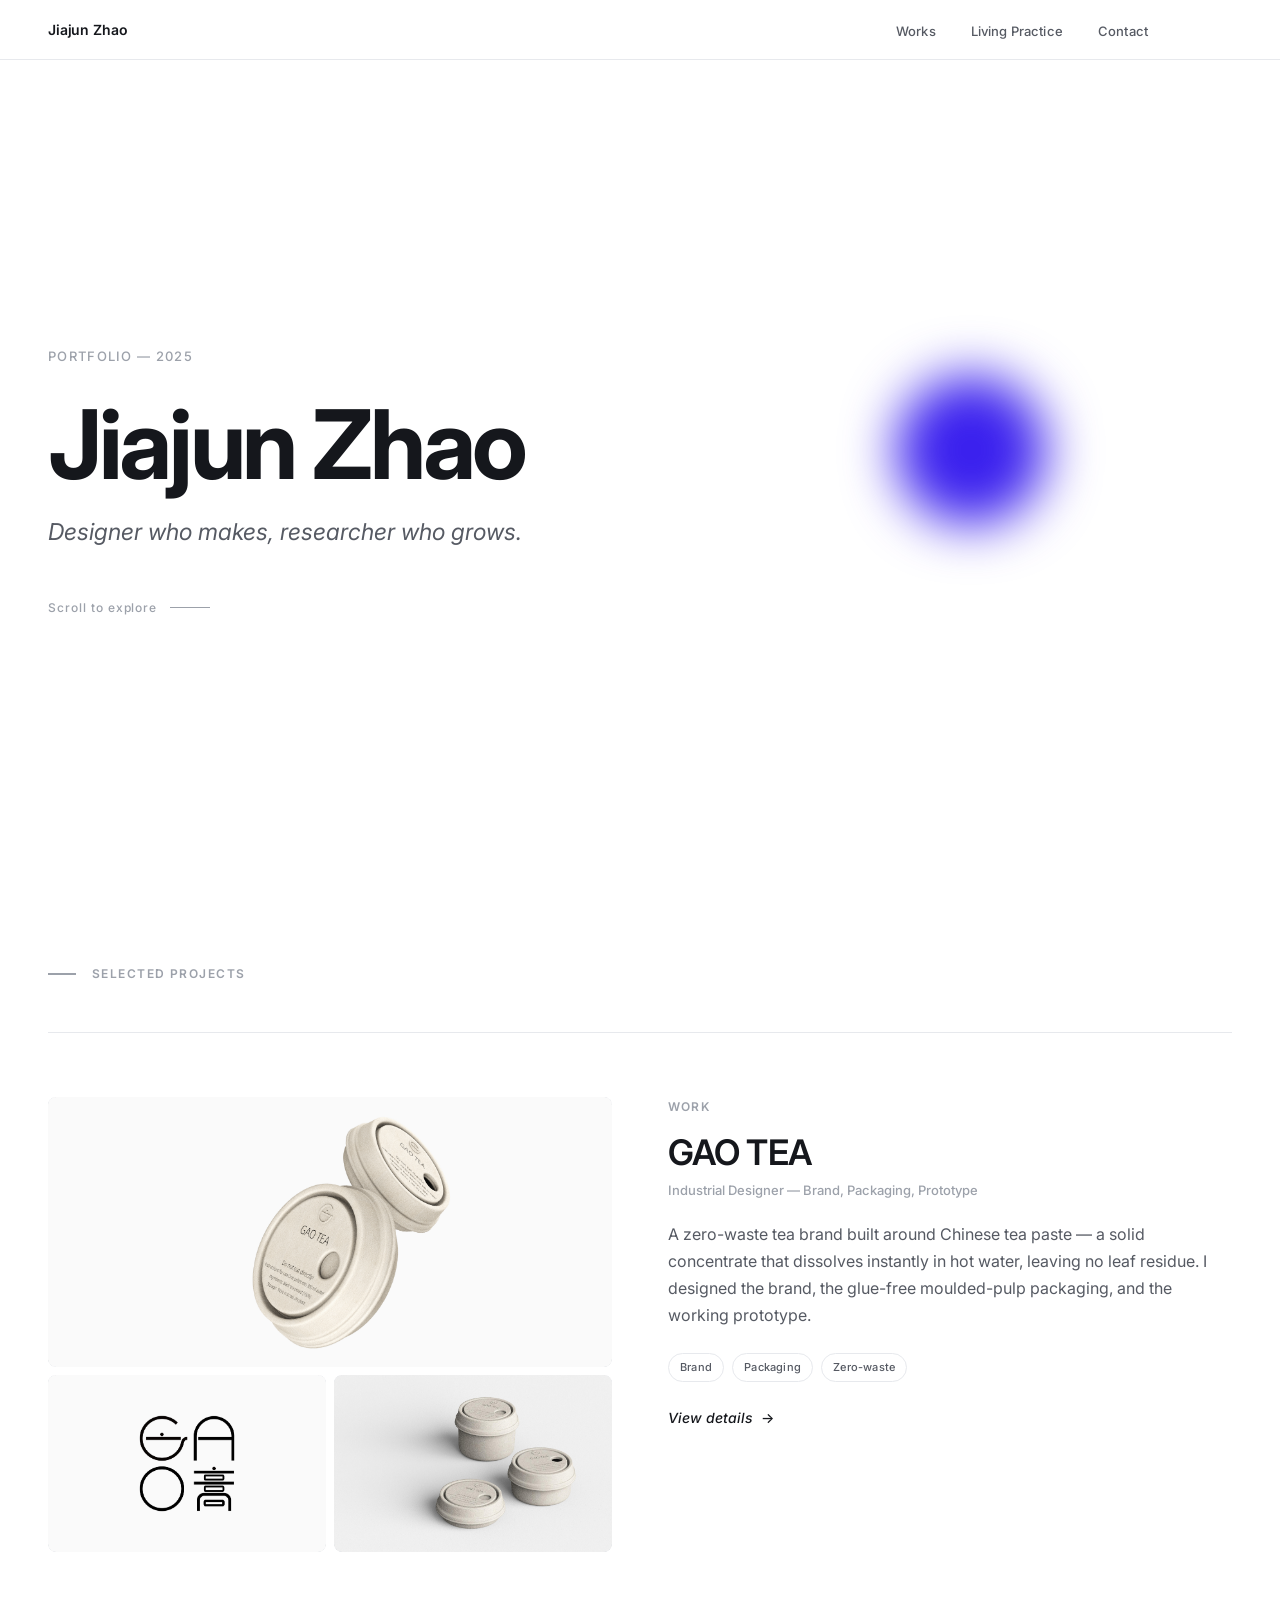
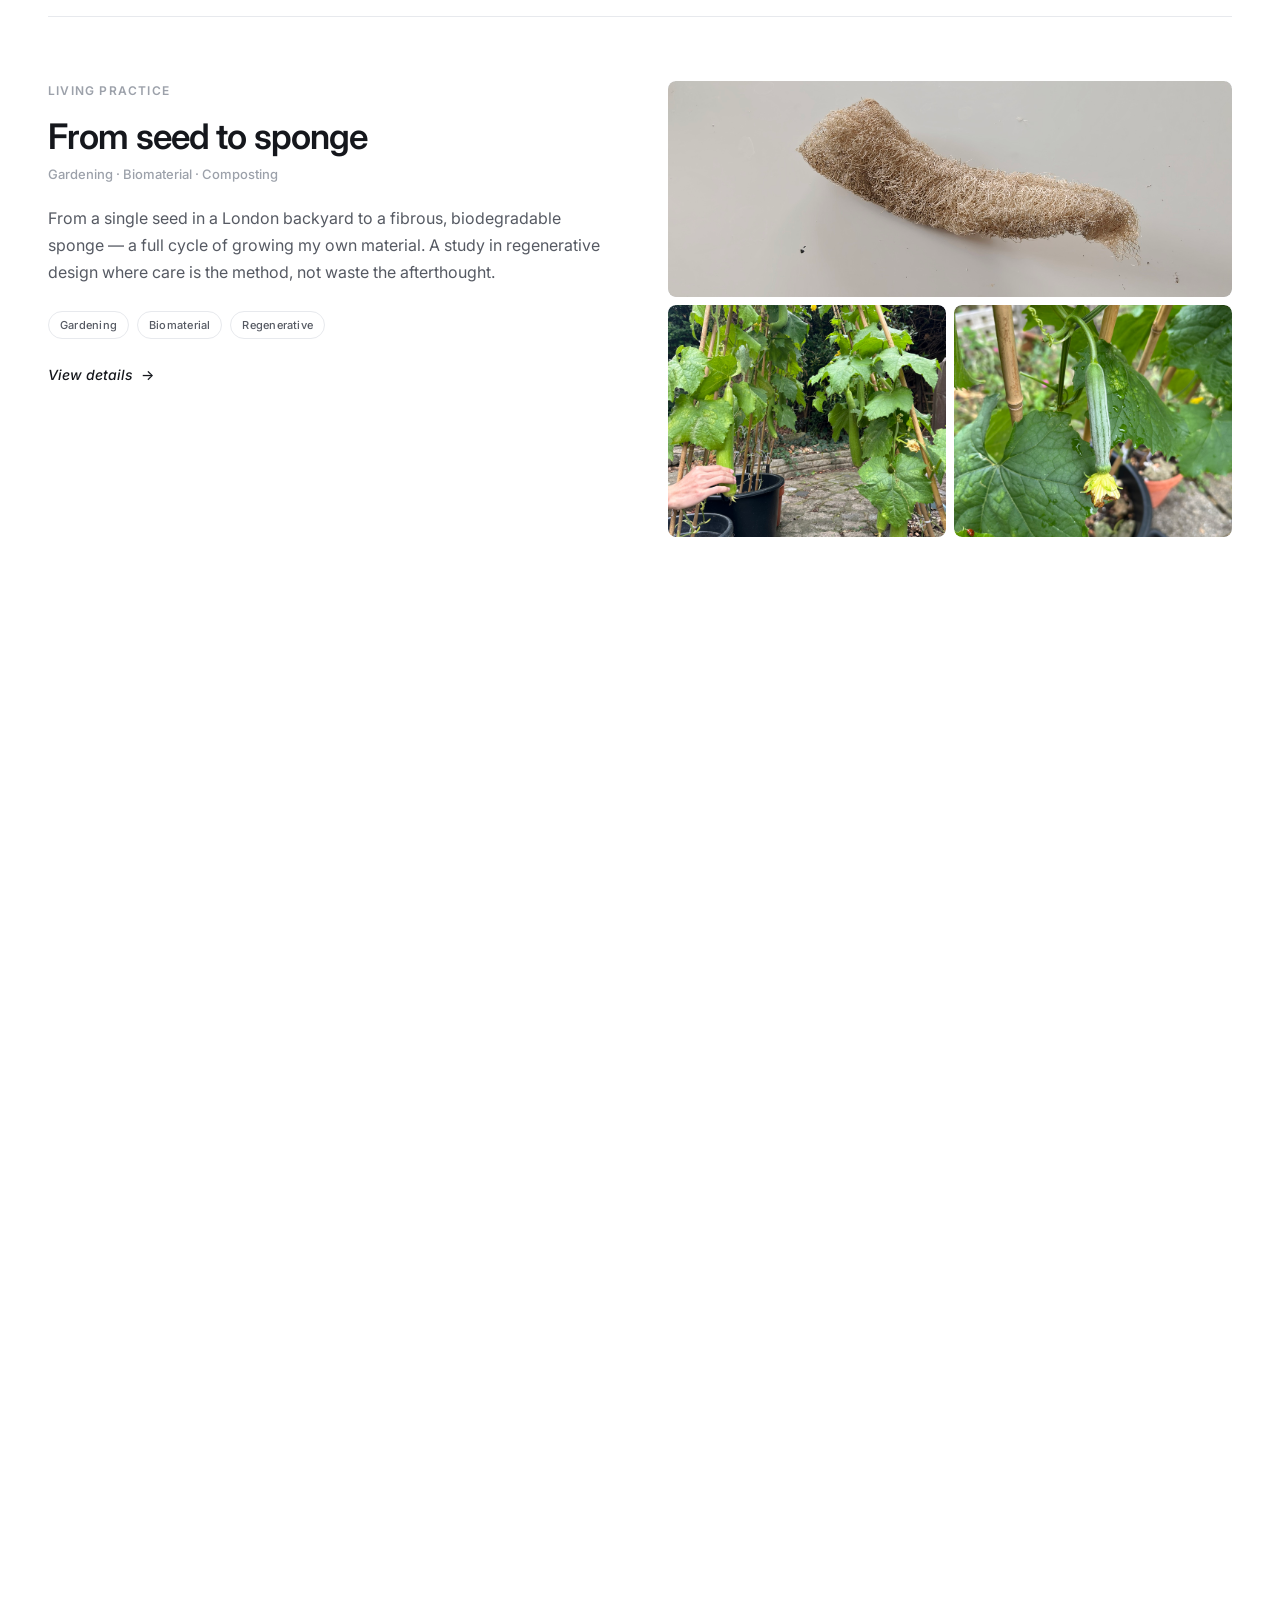
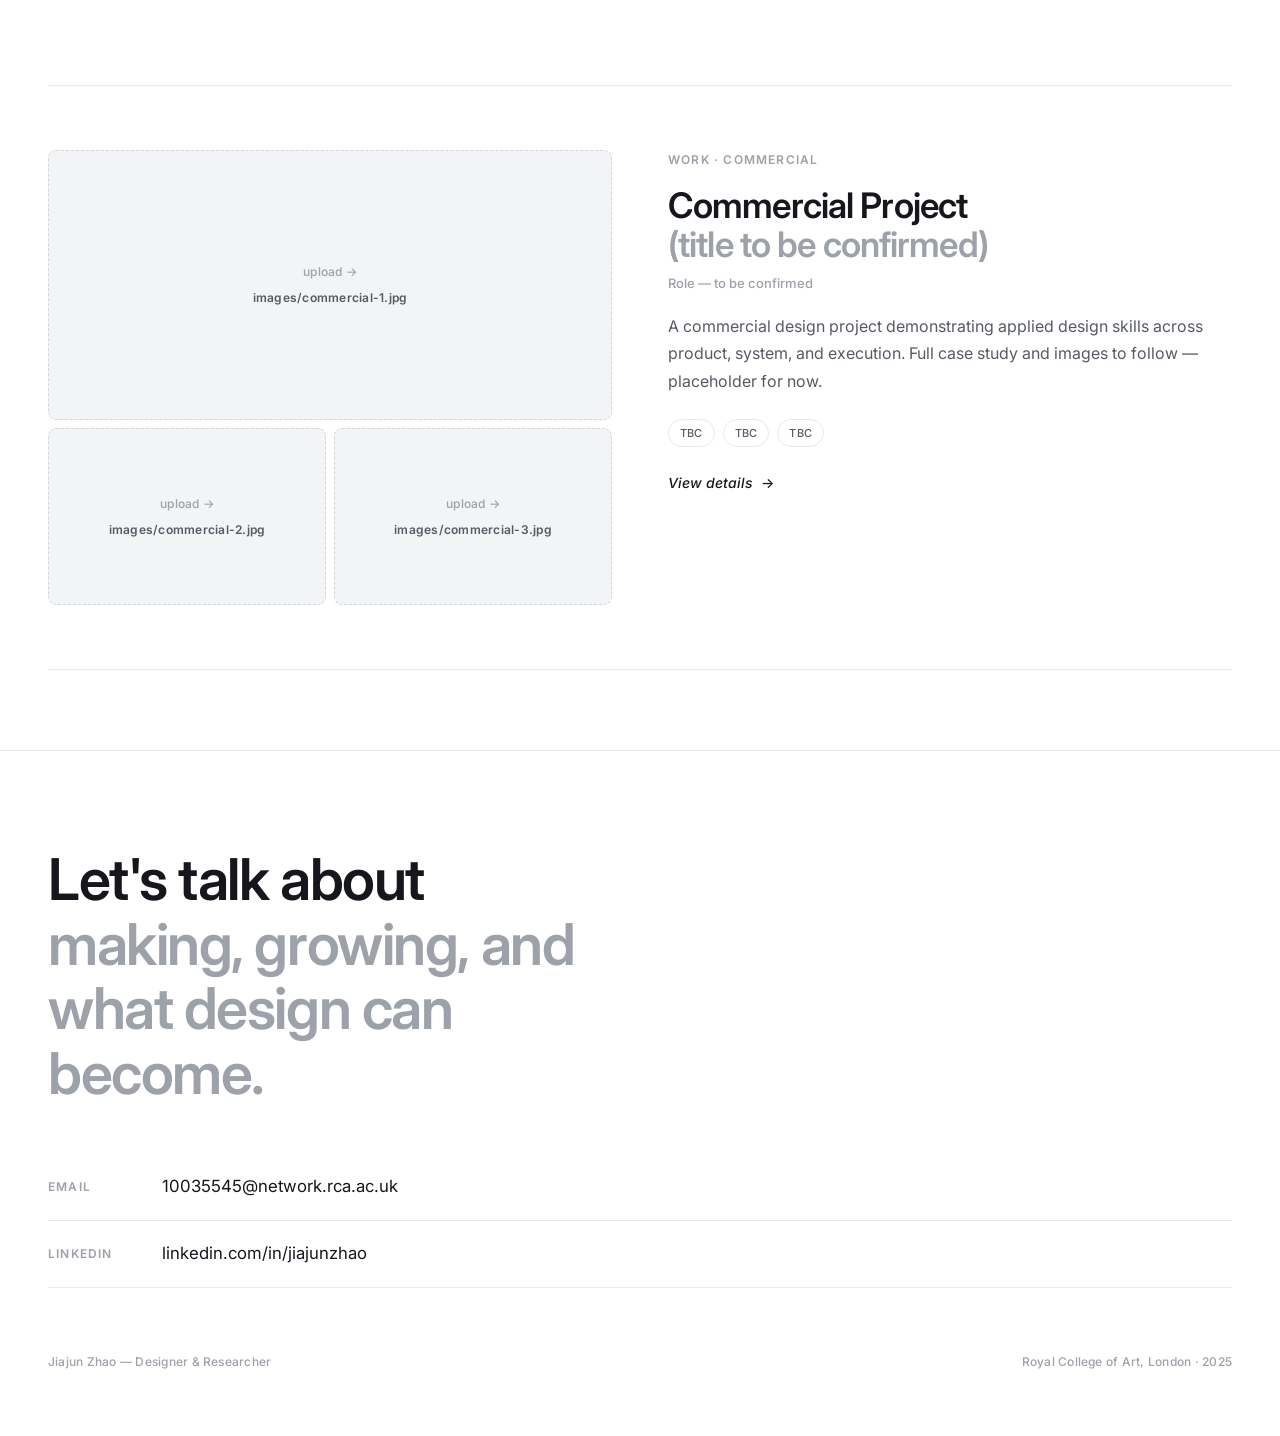
==== index.html @ cb27aece "Add files via upload" ====
<!DOCTYPE html>
<html lang="en">
<head>
<meta charset="UTF-8">
<meta name="viewport" content="width=device-width, initial-scale=1.0">
<title>Jiajun Zhao — Designer &amp; Researcher</title>
<link rel="preconnect" href="https://fonts.googleapis.com">
<link rel="preconnect" href="https://fonts.gstatic.com" crossorigin>
<link href="https://fonts.googleapis.com/css2?family=Inter:ital,wght@0,300;0,400;0,500;0,600;0,700;1,400;1,500&display=swap" rel="stylesheet">
<link rel="stylesheet" href="style.css">
</head>
<body>
<nav>
  <a href="index.html" class="nav-name">Jiajun Zhao</a>
  <ul class="nav-links">
    <li><a href="works.html">Works</a></li>
    <li><a href="living-practice.html">Living Practice</a></li>
    <li><a href="index.html#contact">Contact</a></li>
  </ul>
</nav>

<section id="home">
  <div class="hero-orb" aria-hidden="true"></div>
  <p class="home-eyebrow">Portfolio — 2025</p>
  <h1 class="home-name">Jiajun Zhao</h1>
  <p class="home-tagline">Designer who makes, researcher who grows.</p>
  <p class="home-scroll">Scroll to explore</p>
</section>

<section id="featured" class="projects">
  <div class="section-label">Selected Projects</div>
  <div class="project-card">
    <a class="pc-media" href="gaotea.html">
      <div class="ph-cell"><span class="ph-label"><span>upload →</span><span class="ph-name">images/gaotea-1.jpg</span></span><img src="images/gaotea-1.jpg" alt="GAO TEA packaging overview" onerror="this.classList.add('img-missing')"></div>
      <div class="ph-cell"><span class="ph-label"><span>upload →</span><span class="ph-name">images/gaotea-2.jpg</span></span><img src="images/gaotea-2.jpg" alt="GAO TEA detail" onerror="this.classList.add('img-missing')"></div>
      <div class="ph-cell"><span class="ph-label"><span>upload →</span><span class="ph-name">images/gaotea-3.jpg</span></span><img src="images/gaotea-3.jpg" alt="GAO TEA logo" onerror="this.classList.add('img-missing')"></div>
    </a>
    <div class="pc-text">
      <p class="pc-eyebrow">Work</p>
      <h3>GAO TEA</h3>
      <p class="pc-role">Industrial Designer — Brand, Packaging, Prototype</p>
      <p class="pc-body">A zero-waste tea brand built around Chinese tea paste — a solid concentrate that dissolves instantly in hot water, leaving no leaf residue. I designed the brand, the glue-free moulded-pulp packaging, and the working prototype.</p>
      <div class="tag-row"><span class="tag">Brand</span><span class="tag">Packaging</span><span class="tag">Zero-waste</span></div>
      <a class="view-details" href="gaotea.html">View details <span class="arrow">→</span></a>
    </div>
  </div>
  <div class="project-card reverse">
    <a class="pc-media luffa-thumb" href="luffa.html">
      <div class="ph-cell"><span class="ph-label"><span>upload →</span><span class="ph-name">images/luffa-1.jpg</span></span><img src="images/luffa-1.jpg" alt="Luffa growing" onerror="this.classList.add('img-missing')"></div>
      <div class="ph-cell"><span class="ph-label"><span>upload →</span><span class="ph-name">images/luffa-2.jpg</span></span><img src="images/luffa-2.jpg" alt="Luffa seedlings" onerror="this.classList.add('img-missing')"></div>
      <div class="ph-cell"><span class="ph-label"><span>upload →</span><span class="ph-name">images/luffa-3.jpg</span></span><img src="images/luffa-3.jpg" alt="Dried luffa" onerror="this.classList.add('img-missing')"></div>
    </a>
    <div class="pc-text">
      <p class="pc-eyebrow">Living Practice</p>
      <h3>From seed to sponge</h3>
      <p class="pc-role">Gardening · Biomaterial · Composting</p>
      <p class="pc-body">From a single seed in a London backyard to a fibrous, biodegradable sponge — a full cycle of growing my own material. A study in regenerative design where care is the method, not waste the afterthought.</p>
      <div class="tag-row"><span class="tag">Gardening</span><span class="tag">Biomaterial</span><span class="tag">Regenerative</span></div>
      <a class="view-details" href="luffa.html">View details <span class="arrow">→</span></a>
    </div>
  </div>
  <div class="project-card">
    <a class="pc-media leather-thumb" href="leatherwork.html">
      <div class="ph-cell"><span class="ph-label"><span>upload →</span><span class="ph-name">images/leather-1.jpg</span></span><img src="images/leather-1.jpg" alt="Leather bag" onerror="this.classList.add('img-missing')"></div>
      <div class="ph-cell"><span class="ph-label"><span>upload →</span><span class="ph-name">images/leather-2.jpg</span></span><img src="images/leather-2.jpg" alt="Leather detail" onerror="this.classList.add('img-missing')"></div>
    </a>
    <div class="pc-text">
      <p class="pc-eyebrow">Living Practice</p>
      <h3>When a non-human actor<br>enters the life of an object</h3>
      <p class="pc-role">Leatherwork · Repair · More-than-human</p>
      <p class="pc-body">A hand-stitched leather bag, a fox that took it in the night, and a repair that became the most interesting seam. An inquiry into how non-human actors reshape the objects we make.</p>
      <div class="tag-row"><span class="tag">Leatherwork</span><span class="tag">Repair</span><span class="tag">More-than-human</span></div>
      <a class="view-details" href="leatherwork.html">View details <span class="arrow">→</span></a>
    </div>
  </div>
  <div class="project-card reverse tbc">
    <a class="pc-media" href="thinking-aloud.html">
      <div class="ph-cell"><span class="ph-label"><span>upload →</span><span class="ph-name">images/thinking-1.jpg</span></span><img src="images/thinking-1.jpg" alt="Thinking Aloud device" onerror="this.classList.add('img-missing')"></div>
      <div class="ph-cell"><span class="ph-label"><span>upload →</span><span class="ph-name">images/thinking-2.jpg</span></span><img src="images/thinking-2.jpg" alt="Field research" onerror="this.classList.add('img-missing')"></div>
      <div class="ph-cell"><span class="ph-label"><span>upload →</span><span class="ph-name">images/thinking-3.jpg</span></span><img src="images/thinking-3.jpg" alt="Exhibition testing" onerror="this.classList.add('img-missing')"></div>
    </a>
    <div class="pc-text">
      <p class="pc-eyebrow">Work · Graduation</p>
      <h3>Thinking Aloud</h3>
      <p class="pc-role">Graduation Project — Royal College of Art</p>
      <p class="pc-body">My RCA graduation project — a device-based inquiry into how we externalise inner thought. Detailed case study and images to follow — placeholder for now.</p>
      <div class="tag-row"><span class="tag">Research</span><span class="tag">Device</span><span class="tag">RCA</span></div>
      <a class="view-details" href="thinking-aloud.html">View details <span class="arrow">→</span></a>
    </div>
  </div>
  <div class="project-card tbc">
    <a class="pc-media" href="commercial.html">
      <div class="ph-cell"><span class="ph-label"><span>upload →</span><span class="ph-name">images/commercial-1.jpg</span></span><img src="images/commercial-1.jpg" alt="Commercial cover" onerror="this.classList.add('img-missing')"></div>
      <div class="ph-cell"><span class="ph-label"><span>upload →</span><span class="ph-name">images/commercial-2.jpg</span></span><img src="images/commercial-2.jpg" alt="Commercial image" onerror="this.classList.add('img-missing')"></div>
      <div class="ph-cell"><span class="ph-label"><span>upload →</span><span class="ph-name">images/commercial-3.jpg</span></span><img src="images/commercial-3.jpg" alt="Commercial image" onerror="this.classList.add('img-missing')"></div>
    </a>
    <div class="pc-text">
      <p class="pc-eyebrow">Work · Commercial</p>
      <h3>Commercial Project<br><span style="color:var(--ink-faint)">(title to be confirmed)</span></h3>
      <p class="pc-role">Role — to be confirmed</p>
      <p class="pc-body">A commercial design project demonstrating applied design skills across product, system, and execution. Full case study and images to follow — placeholder for now.</p>
      <div class="tag-row"><span class="tag">TBC</span><span class="tag">TBC</span><span class="tag">TBC</span></div>
      <a class="view-details" href="commercial.html">View details <span class="arrow">→</span></a>
    </div>
  </div>
</section>

<section id="contact">
  <h2 class="contact-header">Let's talk about<br><span>making, growing, and what design can become.</span></h2>
  <div class="contact-links">
    <a class="contact-link" href="mailto:10035545@network.rca.ac.uk">
      <span class="link-label">Email</span><span class="link-value">10035545@network.rca.ac.uk</span><span class="link-arrow">→</span>
    </a>
    <a class="contact-link" href="#">
      <span class="link-label">LinkedIn</span><span class="link-value">linkedin.com/in/jiajunzhao</span><span class="link-arrow">→</span>
    </a>
  </div>
  <div class="footer-note">
    <span>Jiajun Zhao — Designer &amp; Researcher</span>
    <span>Royal College of Art, London · 2025</span>
  </div>
</section>

<script>
  document.querySelectorAll('a[href^="#"]').forEach(a => {
    a.addEventListener('click', e => {
      const t = document.querySelector(a.getAttribute('href'));
      if (t) { e.preventDefault(); t.scrollIntoView({ behavior: 'smooth' }); }
    });
  });
  const obs = new IntersectionObserver(en => {
    en.forEach(x => { if (x.isIntersecting) {
      x.target.style.opacity = '1'; x.target.style.transform = 'translateY(0)';
      x.target.style.transition = 'opacity 0.7s ease, transform 0.7s ease'; obs.unobserve(x.target);
    }});
  }, { threshold: 0.1 });
  document.querySelectorAll('.project-card').forEach(el => {
    el.style.opacity = '0'; el.style.transform = 'translateY(20px)'; obs.observe(el);
  });
</script>
</body>
</html>
---- style.css ----
*, *::before, *::after { box-sizing: border-box; margin: 0; padding: 0; }

:root {
  --bg: #FFFFFF;
  --ink: #15171C;
  --ink-light: #565A63;
  --ink-faint: #9CA1AA;
  --line: #E7E9ED;
  --ph-bg: #F3F4F6;
  --orb: #3A20EE;        /* electric blue — the only colour on the page */
  --orb-x: 70%;          /* shared left position: orb + nav links */
  --radius: 8px;
  --sans: 'Inter', -apple-system, Helvetica, Arial, sans-serif;
}

html { scroll-behavior: smooth; }

body {
  background: var(--bg);
  color: var(--ink);
  font-family: var(--sans);
  font-size: 17px;
  line-height: 1.65;
  -webkit-font-smoothing: antialiased;
  overflow-x: hidden;
}

img { display: block; }

/* ---------- NAV ---------- */
nav {
  position: fixed; top: 0; left: 0; right: 0; z-index: 100;
  display: flex; align-items: center;
  height: 60px; padding: 0 3rem;
  background: rgba(255,255,255,0.85);
  backdrop-filter: blur(10px);
  border-bottom: 1px solid var(--line);
}
.nav-name { font-size: 14px; font-weight: 600; letter-spacing: -0.01em; color: var(--ink); text-decoration: none; }
/* nav links: left edge aligned to the orb's left edge */
.nav-links {
  position: absolute; left: var(--orb-x); top: 50%; transform: translateY(-50%);
  display: flex; gap: 2.2rem; list-style: none;
}
.nav-links a { font-size: 13px; font-weight: 500; letter-spacing: 0.01em; color: var(--ink-light); text-decoration: none; transition: color 0.2s; }
.nav-links a:hover { color: var(--ink); }

/* ---------- SECTION LABEL ---------- */
.section-label {
  font-size: 12px; font-weight: 600; letter-spacing: 0.12em; color: var(--ink-faint);
  text-transform: uppercase; display: flex; align-items: center; gap: 1rem; margin-bottom: 3rem;
}
.section-label::before { content: ''; width: 28px; height: 2px; background: var(--ink-faint); }

/* ---------- HOME / HERO ---------- */
#home {
  position: relative;
  display: flex; flex-direction: column; justify-content: center;
  padding: 8rem 3rem 4rem; min-height: 100vh;
}
.home-eyebrow { font-size: 13px; font-weight: 500; letter-spacing: 0.1em; color: var(--ink-faint); text-transform: uppercase; margin-bottom: 1.8rem; position: relative; z-index: 2; }
.home-name { font-size: clamp(2.6rem, 9vw, 6rem); font-weight: 700; line-height: 1.0; letter-spacing: -0.035em; margin-bottom: 1.5rem; white-space: nowrap; position: relative; z-index: 2; }
.home-tagline { font-size: clamp(0.95rem, 2.2vw, 1.45rem); font-weight: 400; font-style: italic; color: var(--ink-light); white-space: nowrap; line-height: 1.45; margin-bottom: 3rem; position: relative; z-index: 2; }
.home-scroll { font-size: 12px; font-weight: 500; letter-spacing: 0.08em; color: var(--ink-faint); display: flex; align-items: center; gap: 0.8rem; position: relative; z-index: 2; }
.home-scroll::after { content: ''; display: block; width: 40px; height: 1px; background: var(--ink-faint); }

/* single-colour electric-blue orb — feathered edge, vertically centred in hero */
.hero-orb {
  position: absolute;
  top: 50%; left: var(--orb-x);
  transform: translateY(-50%);
  width: 150px; height: 150px;
  border-radius: 50%;
  background: var(--orb);
  filter: blur(26px);
  z-index: 1;
  animation: orbFade 7s linear infinite;
  pointer-events: none;
}
/* linear fade, 7s: near-pure breathing, ~0.2s holds at each end */
@keyframes orbFade {
  0%   { opacity: 0.30; }   /* start of fade in */
  47%  { opacity: 0.90; }   /* fade in done (~3.3s) */
  50%  { opacity: 0.90; }   /* hold bright (~0.2s) */
  97%  { opacity: 0.30; }   /* fade out done (~3.3s) */
  100% { opacity: 0.30; }   /* hold dim (~0.2s) then loop */
}

/* ---------- PROJECT WALL ---------- */
.projects { padding: 4rem 3rem 5rem; }

.project-card {
  display: grid; grid-template-columns: 1fr 1fr; gap: 3.5rem;
  align-items: start; padding: 4rem 0; border-top: 1px solid var(--line);
}
.project-card:last-child { border-bottom: 1px solid var(--line); }
.project-card.reverse .pc-media { order: 2; }
.project-card.reverse .pc-text  { order: 1; }

/* media cluster is a link (one of only two clickable targets) */
.pc-media { display: grid; grid-template-columns: 1fr 1fr; gap: 8px; text-decoration: none; }
.pc-media .ph-cell:first-child { grid-column: span 2; aspect-ratio: 18.8 / 9; }
.pc-media .ph-cell { aspect-ratio: 4.7 / 3; }

/* luffa homepage thumb: shorter top image, taller bottom pair (total height unchanged) */
.pc-media.luffa-thumb .ph-cell:first-child { aspect-ratio: 23.5 / 9; }
.pc-media.luffa-thumb .ph-cell { aspect-ratio: 3.6 / 3; }

/* leather homepage thumb: two portrait images side by side */
.pc-media.leather-thumb { grid-template-columns: 1fr 1fr; }
.pc-media.leather-thumb .ph-cell:first-child { grid-column: auto; }
.pc-media.leather-thumb .ph-cell { aspect-ratio: 3 / 4; }

.pc-text { display: flex; flex-direction: column; }
.pc-text .pc-eyebrow { font-size: 12px; font-weight: 600; letter-spacing: 0.1em; text-transform: uppercase; color: var(--ink-faint); margin-bottom: 1rem; }
.pc-text h3 { font-size: clamp(1.6rem, 3vw, 2.2rem); font-weight: 600; line-height: 1.12; letter-spacing: -0.025em; margin-bottom: 0.5rem; }
.pc-text .pc-role { font-size: 13px; font-weight: 500; color: var(--ink-faint); margin-bottom: 1.2rem; }
.pc-text .pc-body { font-size: 1rem; line-height: 1.7; color: var(--ink-light); margin-bottom: 1.5rem; }

/* View details — italic, neutral colour, left-aligned with the body copy above */
.view-details {
  font-size: 14px; font-weight: 500; font-style: italic; color: var(--ink);
  text-decoration: none; display: inline-flex; align-items: center; gap: 0.5rem;
}
.view-details .arrow { font-style: normal; transition: transform 0.3s; }
.view-details:hover .arrow { transform: translateX(6px); }

/* tags */
.tag-row { display: flex; flex-wrap: wrap; gap: 0.5rem; margin-bottom: 1.5rem; }
.tag { font-size: 11px; font-weight: 500; letter-spacing: 0.02em; padding: 4px 11px; border: 1px solid var(--line); border-radius: 100px; color: var(--ink-light); }
.tbc .pc-eyebrow { color: var(--ink-faint); }

/* ---------- PLACEHOLDER CELLS (rounded) ---------- */
.ph-cell { position: relative; overflow: hidden; background: var(--ph-bg); border-radius: var(--radius); }
.ph-cell .ph-label {
  position: absolute; inset: 0; display: flex; flex-direction: column;
  align-items: center; justify-content: center; gap: 0.35rem; padding: 1rem; text-align: center;
  font-size: 12px; font-weight: 500; letter-spacing: 0.02em; color: var(--ink-faint);
  border: 1px dashed #D2D6DD; border-radius: var(--radius);
}
.ph-cell .ph-label .ph-name { color: var(--ink-light); font-weight: 600; }
.ph-cell img { position: relative; z-index: 1; width: 100%; height: 100%; object-fit: cover; transition: transform 0.5s; border-radius: var(--radius); }
.ph-cell img.img-missing { display: none; }
.pc-media:hover .ph-cell img { transform: scale(1.03); }

/* ---------- CONTACT ---------- */
#contact { padding: 6rem 3rem 4rem; display: flex; flex-direction: column; justify-content: center; min-height: 55vh; border-top: 1px solid var(--line); }
.contact-header { font-size: clamp(1.8rem, 5vw, 3.6rem); font-weight: 600; line-height: 1.12; letter-spacing: -0.025em; max-width: 620px; margin-bottom: 3rem; }
.contact-header span { color: var(--ink-faint); }
.contact-links { display: flex; flex-direction: column; }
.contact-link { display: flex; align-items: center; gap: 1.5rem; text-decoration: none; color: var(--ink); padding: 1.2rem 0; border-bottom: 1px solid var(--line); transition: padding-left 0.3s, color 0.2s; }
.contact-link:hover { padding-left: 0.5rem; color: var(--ink-light); }
.contact-link .link-label { font-size: 12px; font-weight: 600; letter-spacing: 0.1em; text-transform: uppercase; color: var(--ink-faint); width: 90px; flex-shrink: 0; }
.contact-link .link-value { font-size: 1.05rem; }
.contact-link .link-arrow { margin-left: auto; opacity: 0; transition: opacity 0.3s; }
.contact-link:hover .link-arrow { opacity: 1; }
.footer-note { margin-top: 4rem; font-size: 12px; font-weight: 500; letter-spacing: 0.02em; color: var(--ink-faint); display: flex; justify-content: space-between; }

/* ---------- RESPONSIVE ---------- */
@media (max-width: 768px) {
  nav { padding: 0 1.4rem; }
  .nav-links { position: static; transform: none; gap: 1.1rem; margin-left: auto; }
  #home { padding: 6rem 1.4rem 3rem; }
  .hero-orb { width: 90px; height: 90px; top: auto; bottom: 14%; left: auto; right: 12%; transform: none; filter: blur(18px); }
  .home-name, .home-tagline { white-space: normal; }
  .projects { padding: 3rem 1.4rem 4rem; }
  .project-card { grid-template-columns: 1fr; gap: 1.5rem; padding: 3rem 0; }
  .project-card.reverse .pc-media, .project-card.reverse .pc-text { order: 0; }
  #contact { padding: 5rem 1.4rem 3rem; }
  .footer-note { flex-direction: column; gap: 0.5rem; }
}
@media (prefers-reduced-motion: reduce) {
  * { animation: none !important; transition: none !important; scroll-behavior: auto !important; }
}

/* ============================================================
   DETAIL PAGE + CATEGORY PAGE additions
   ============================================================ */
.page-head { padding: 8rem 3rem 1rem; }
.page-head .section-label { margin-bottom: 1rem; }
.page-head h1 { font-size: clamp(2.4rem, 6vw, 4rem); font-weight: 700; letter-spacing: -0.03em; line-height: 1.02; }
.page-head p { font-size: 1.05rem; color: var(--ink-light); max-width: 560px; margin-top: 1rem; }

.detail-main { padding-top: 60px; }
.detail-hero { padding: 5rem 3rem 3rem; max-width: 1320px; margin: 0 auto; }
.detail-back { font-size: 13px; font-weight: 500; color: var(--ink-faint); text-decoration: none; display: inline-flex; align-items: center; gap: 0.5rem; margin-bottom: 2.5rem; transition: color 0.2s; }
.detail-back:hover { color: var(--ink); }
.detail-eyebrow { font-size: 12px; font-weight: 600; letter-spacing: 0.12em; text-transform: uppercase; color: var(--ink-faint); margin-bottom: 1.2rem; }
.detail-title { font-size: clamp(2.5rem, 6vw, 4.5rem); font-weight: 700; line-height: 1.02; letter-spacing: -0.03em; margin-bottom: 1rem; }
.detail-subtitle { font-size: clamp(1.05rem, 2vw, 1.35rem); font-style: italic; color: var(--ink-light); max-width: 600px; margin-bottom: 2rem; }
.detail-meta { display: flex; flex-wrap: wrap; gap: 1.4rem 2.5rem; padding-top: 1.5rem; border-top: 1px solid var(--line); }
.detail-meta .meta-key { display: block; font-size: 10px; font-weight: 600; letter-spacing: 0.1em; text-transform: uppercase; color: var(--ink-faint); margin-bottom: 0.3rem; }
.detail-meta .meta-val { font-size: 0.95rem; color: var(--ink); }

.detail-body { padding: 1rem 3rem 4rem; max-width: 1320px; margin: 0 auto; }
.detail-section { max-width: 100%; margin: 0 0 3.5rem; }
.detail-section.lead p { font-size: 1.25rem; line-height: 1.6; color: var(--ink); }
.detail-section h3 { font-size: 1.4rem; font-weight: 600; letter-spacing: -0.02em; margin-bottom: 1rem; }
.detail-section p { font-size: 1.02rem; line-height: 1.8; color: var(--ink-light); margin-bottom: 1.2rem; }
.detail-section ul { list-style: none; padding: 0; margin: 1rem 0; }
.detail-section ul li { padding: 0.4rem 0; border-bottom: 1px solid var(--line); color: var(--ink-light); }
.detail-section ul li:last-child { border-bottom: none; }
.detail-section .tag-row { margin-top: 1.5rem; }

.detail-figure { max-width: 100%; margin: 0 0 3.5rem; }
.detail-figure .ph-cell { aspect-ratio: 16 / 9; }
.detail-figure figcaption, .detail-gallery figcaption { font-size: 12px; font-weight: 500; color: var(--ink-faint); margin-top: 0.8rem; }
.detail-gallery { max-width: 100%; margin: 0 0 3.5rem; display: grid; grid-template-columns: 1fr 1fr; gap: 8px; }
.detail-gallery.cols-3 { grid-template-columns: repeat(3, 1fr); }

/* luffa custom grid: col1 = 5 on top + (6,8) below; col2 = 7 tall; col3 = 9 tall */
.luffa-grid {
  max-width: 100%; margin: 0 0 3.5rem;
  display: grid;
  grid-template-columns: 1.3fr 1fr 1fr;
  grid-template-rows: 1fr 1fr;
  grid-template-areas: "five seven nine" "pair seven nine";
  gap: 8px;
  aspect-ratio: 16 / 9;
}
.luffa-grid .area-five { grid-area: five; }
.luffa-grid .area-seven { grid-area: seven; }
.luffa-grid .area-nine { grid-area: nine; }
.luffa-grid .area-pair { grid-area: pair; display: grid; grid-template-columns: 1fr 1fr; gap: 8px; }
.luffa-grid .ph-cell { aspect-ratio: auto; height: 100%; width: 100%; }
.detail-gallery .ph-cell { aspect-ratio: 4 / 3; }
.detail-gallery.short .ph-cell { aspect-ratio: 5 / 3; }
.detail-gallery.portrait .ph-cell { aspect-ratio: 3 / 4; }

/* two images side by side, each with its own caption */
.figure-pair { display: grid; grid-template-columns: 1fr 1fr; gap: 8px; margin: 0 0 3.5rem; }
.figure-pair figure { margin: 0; }
.figure-pair .ph-cell { aspect-ratio: 4 / 3; }
.figure-pair figcaption { font-size: 12px; font-weight: 500; color: var(--ink-faint); margin-top: 0.8rem; }

.quote-block { max-width: 100%; margin: 2.5rem 0; padding: 1.5rem 2rem; background: var(--ph-bg); border-left: 2px solid var(--ink); border-radius: 0 var(--radius) var(--radius) 0; }
.quote-block p { font-size: 1.1rem; font-style: italic; color: var(--ink); line-height: 1.6; }
.quote-block cite { display: block; font-size: 12px; font-weight: 500; color: var(--ink-faint); margin-top: 0.5rem; font-style: normal; }

.notice { max-width: 100%; margin: 0 0 3.5rem; padding: 1.2rem 1.5rem; background: var(--ph-bg); border-left: 2px solid var(--ink-faint); border-radius: 0 var(--radius) var(--radius) 0; }
.notice p { font-size: 13px; line-height: 1.7; color: var(--ink-light); margin: 0; }

.detail-nav { max-width: 100%; margin: 0; padding: 2.5rem 0 0; border-top: 1px solid var(--line); display: flex; justify-content: space-between; gap: 2rem; }
.detail-nav a { text-decoration: none; color: var(--ink); font-size: 14px; font-weight: 500; transition: color 0.2s; }
.detail-nav a:hover { color: var(--ink-light); }
.detail-nav .dn-key { display: block; font-size: 10px; font-weight: 600; letter-spacing: 0.1em; text-transform: uppercase; color: var(--ink-faint); margin-bottom: 0.3rem; }
.detail-nav .next { text-align: right; }

@media (max-width: 768px) {
  .page-head { padding: 6rem 1.4rem 1rem; }
  .detail-hero { padding: 4rem 1.4rem 2rem; }
  .detail-body { padding: 1rem 1.4rem 3rem; }
  .detail-gallery { grid-template-columns: 1fr; }
  .detail-gallery.cols-3 { grid-template-columns: 1fr 1fr; }
  .luffa-grid { aspect-ratio: auto; grid-template-columns: 1fr; grid-template-rows: auto; grid-template-areas: "five" "pair" "seven" "nine"; }
  .luffa-grid .ph-cell { aspect-ratio: 4 / 3; height: auto; }
  .figure-pair { grid-template-columns: 1fr; }
}
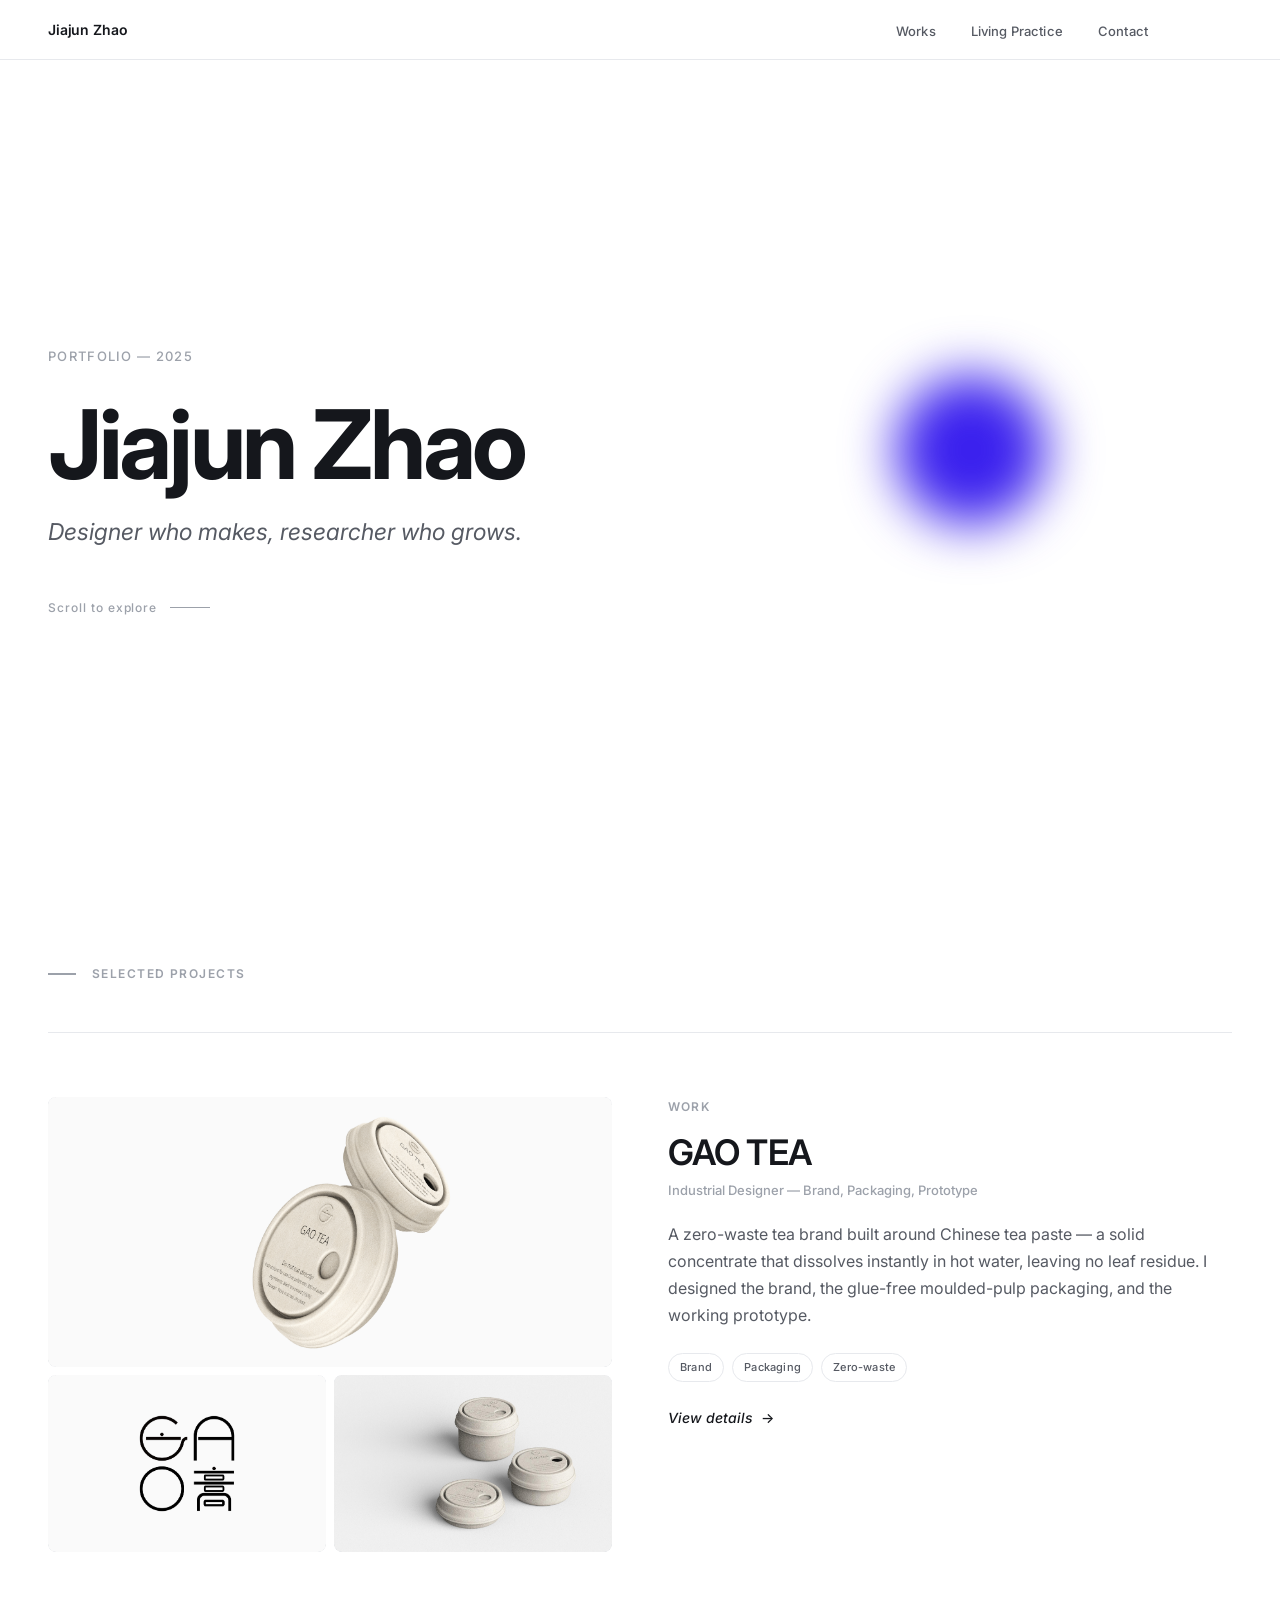
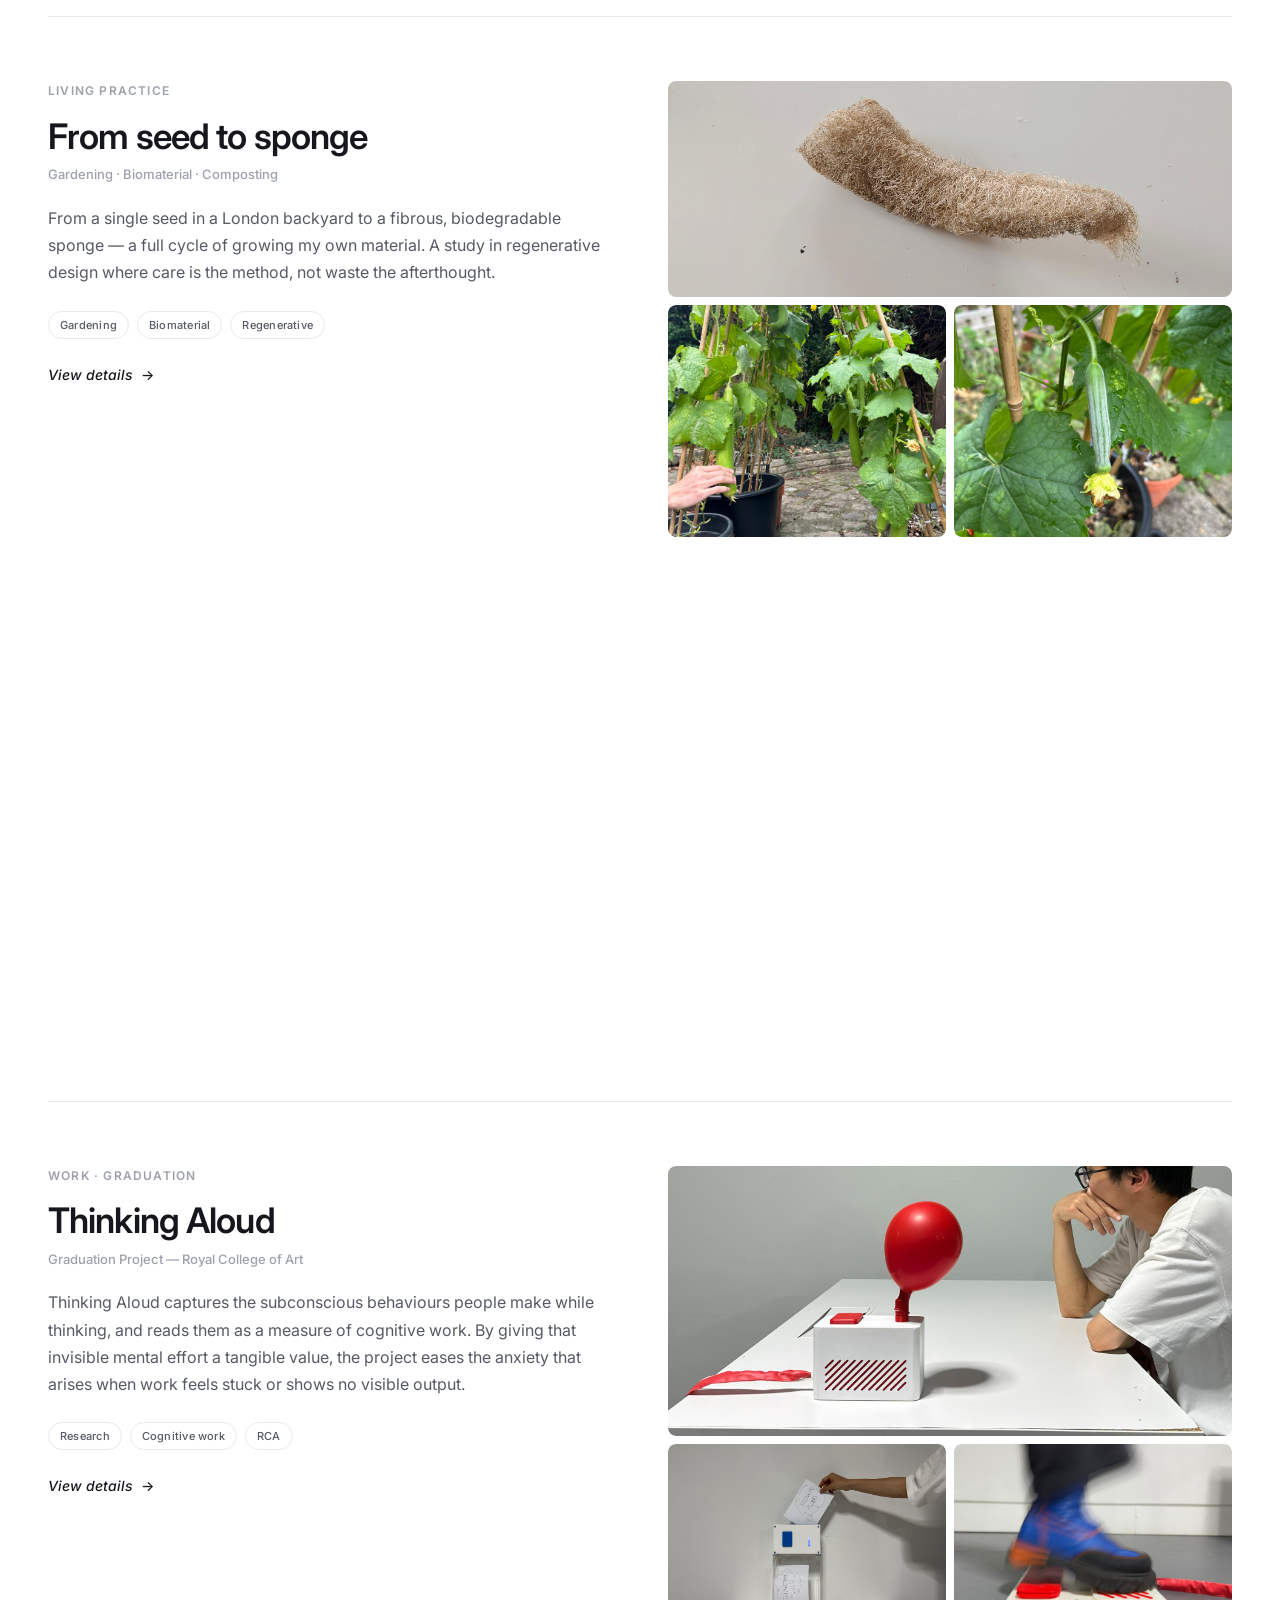
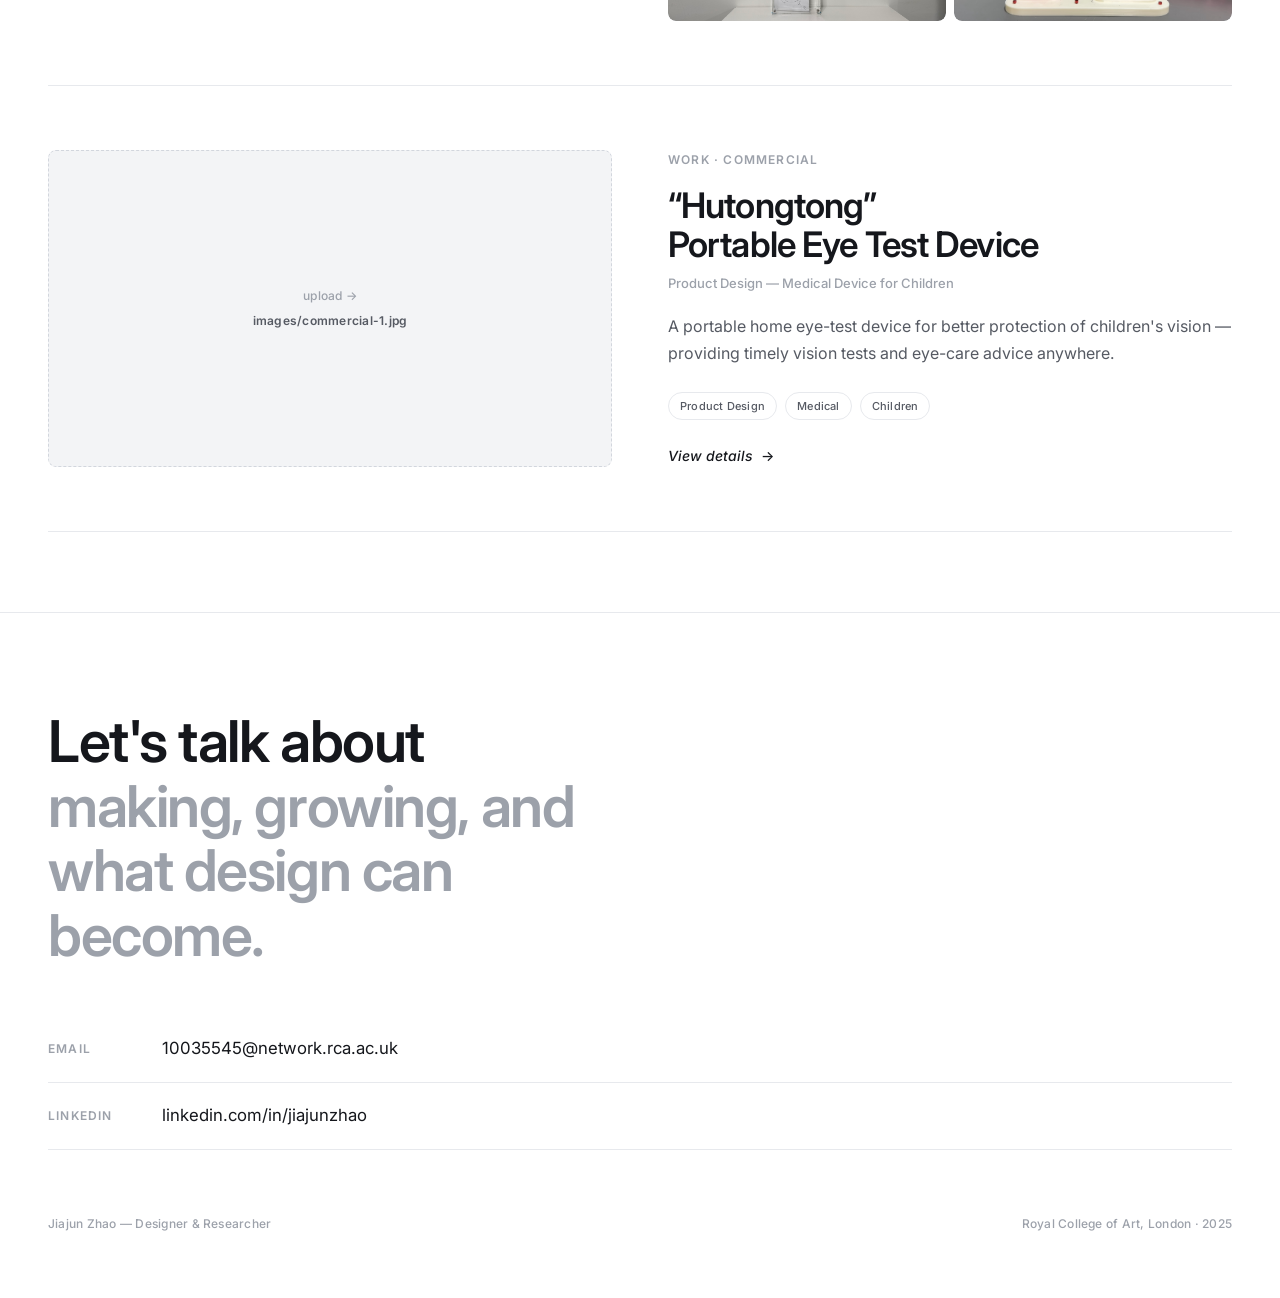
==== commit 082c52e6: "Add files via upload" ====
--- a/index.html
+++ b/index.html
@@ -73,33 +73,31 @@
       <a class="view-details" href="leatherwork.html">View details <span class="arrow">→</span></a>
     </div>
   </div>
-  <div class="project-card reverse tbc">
+  <div class="project-card reverse">
     <a class="pc-media" href="thinking-aloud.html">
-      <div class="ph-cell"><span class="ph-label"><span>upload →</span><span class="ph-name">images/thinking-1.jpg</span></span><img src="images/thinking-1.jpg" alt="Thinking Aloud device" onerror="this.classList.add('img-missing')"></div>
-      <div class="ph-cell"><span class="ph-label"><span>upload →</span><span class="ph-name">images/thinking-2.jpg</span></span><img src="images/thinking-2.jpg" alt="Field research" onerror="this.classList.add('img-missing')"></div>
-      <div class="ph-cell"><span class="ph-label"><span>upload →</span><span class="ph-name">images/thinking-3.jpg</span></span><img src="images/thinking-3.jpg" alt="Exhibition testing" onerror="this.classList.add('img-missing')"></div>
+      <div class="ph-cell"><span class="ph-label"><span>upload →</span><span class="ph-name">images/thinking-1.jpg</span></span><img src="images/thinking-1.jpg" alt="Thinking Aloud" onerror="this.classList.add('img-missing')"></div>
+      <div class="ph-cell"><span class="ph-label"><span>upload →</span><span class="ph-name">images/thinking-2.jpg</span></span><img src="images/thinking-2.jpg" alt="Thinking Aloud" onerror="this.classList.add('img-missing')"></div>
+      <div class="ph-cell"><span class="ph-label"><span>upload →</span><span class="ph-name">images/thinking-3.jpg</span></span><img src="images/thinking-3.jpg" alt="Thinking Aloud" onerror="this.classList.add('img-missing')"></div>
     </a>
     <div class="pc-text">
       <p class="pc-eyebrow">Work · Graduation</p>
       <h3>Thinking Aloud</h3>
       <p class="pc-role">Graduation Project — Royal College of Art</p>
-      <p class="pc-body">My RCA graduation project — a device-based inquiry into how we externalise inner thought. Detailed case study and images to follow — placeholder for now.</p>
-      <div class="tag-row"><span class="tag">Research</span><span class="tag">Device</span><span class="tag">RCA</span></div>
+      <p class="pc-body">Thinking Aloud captures the subconscious behaviours people make while thinking, and reads them as a measure of cognitive work. By giving that invisible mental effort a tangible value, the project eases the anxiety that arises when work feels stuck or shows no visible output.</p>
+      <div class="tag-row"><span class="tag">Research</span><span class="tag">Cognitive work</span><span class="tag">RCA</span></div>
       <a class="view-details" href="thinking-aloud.html">View details <span class="arrow">→</span></a>
     </div>
   </div>
-  <div class="project-card tbc">
-    <a class="pc-media" href="commercial.html">
-      <div class="ph-cell"><span class="ph-label"><span>upload →</span><span class="ph-name">images/commercial-1.jpg</span></span><img src="images/commercial-1.jpg" alt="Commercial cover" onerror="this.classList.add('img-missing')"></div>
-      <div class="ph-cell"><span class="ph-label"><span>upload →</span><span class="ph-name">images/commercial-2.jpg</span></span><img src="images/commercial-2.jpg" alt="Commercial image" onerror="this.classList.add('img-missing')"></div>
-      <div class="ph-cell"><span class="ph-label"><span>upload →</span><span class="ph-name">images/commercial-3.jpg</span></span><img src="images/commercial-3.jpg" alt="Commercial image" onerror="this.classList.add('img-missing')"></div>
+  <div class="project-card">
+    <a class="pc-media single-thumb" href="commercial.html">
+      <div class="ph-cell"><span class="ph-label"><span>upload →</span><span class="ph-name">images/commercial-1.jpg</span></span><img src="images/commercial-1.jpg" alt="Hutongtong eye test device" onerror="this.classList.add('img-missing')"></div>
     </a>
     <div class="pc-text">
       <p class="pc-eyebrow">Work · Commercial</p>
-      <h3>Commercial Project<br><span style="color:var(--ink-faint)">(title to be confirmed)</span></h3>
-      <p class="pc-role">Role — to be confirmed</p>
-      <p class="pc-body">A commercial design project demonstrating applied design skills across product, system, and execution. Full case study and images to follow — placeholder for now.</p>
-      <div class="tag-row"><span class="tag">TBC</span><span class="tag">TBC</span><span class="tag">TBC</span></div>
+      <h3>“Hutongtong”<br>Portable Eye Test Device</h3>
+      <p class="pc-role">Product Design — Medical Device for Children</p>
+      <p class="pc-body">A portable home eye-test device for better protection of children's vision — providing timely vision tests and eye-care advice anywhere.</p>
+      <div class="tag-row"><span class="tag">Product Design</span><span class="tag">Medical</span><span class="tag">Children</span></div>
       <a class="view-details" href="commercial.html">View details <span class="arrow">→</span></a>
     </div>
   </div>
--- a/style.css
+++ b/style.css
@@ -112,6 +112,31 @@
 .pc-media.leather-thumb .ph-cell:first-child { grid-column: auto; }
 .pc-media.leather-thumb .ph-cell { aspect-ratio: 3 / 4; }
 
+/* single-image homepage thumb filling the whole media area */
+.pc-media.single-thumb { grid-template-columns: 1fr; }
+.pc-media.single-thumb .ph-cell:first-child { grid-column: auto; aspect-ratio: 16 / 9; }
+
+/* 2:1 framed figure */
+.figure-2to1 { margin: 0 0 8px; }
+.figure-2to1 .ph-cell { aspect-ratio: 2 / 1; }
+.figure-2to1 img { border-radius: var(--radius); }
+
+/* split section: text on one side, image on the other */
+.split-section { display: grid; grid-template-columns: 1fr 1fr; gap: 3.5rem; align-items: center; margin: 0 0 3.5rem; }
+.split-section .split-text h3 { font-size: 1.4rem; font-weight: 600; letter-spacing: -0.02em; margin-bottom: 1rem; }
+.split-section .split-text p { font-size: 1.02rem; line-height: 1.8; color: var(--ink-light); margin-bottom: 1.2rem; }
+.split-section .split-media { margin: 0; }
+.split-section .split-media .ph-cell { aspect-ratio: 3 / 4; min-height: 0; }
+.split-section .split-media img { width: 100%; height: 100%; object-fit: cover; display: block; border-radius: var(--radius); }
+.split-section .split-media figcaption { font-size: 12px; font-weight: 500; color: var(--ink-faint); margin-top: 0.8rem; }
+
+/* vertical image stack with consistent small gaps */
+.img-stack { display: flex; flex-direction: column; gap: 8px; margin: 0 0 3.5rem; }
+.img-stack figure { margin: 0; }
+.img-stack .figure-2to1 .ph-cell { aspect-ratio: 2 / 1; }
+.img-stack .figure-full img { width: 100%; height: auto; display: block; border-radius: var(--radius); }
+.img-stack img { border-radius: var(--radius); }
+
 .pc-text { display: flex; flex-direction: column; }
 .pc-text .pc-eyebrow { font-size: 12px; font-weight: 600; letter-spacing: 0.1em; text-transform: uppercase; color: var(--ink-faint); margin-bottom: 1rem; }
 .pc-text h3 { font-size: clamp(1.6rem, 3vw, 2.2rem); font-weight: 600; line-height: 1.12; letter-spacing: -0.025em; margin-bottom: 0.5rem; }
@@ -234,6 +259,15 @@
 .figure-pair .ph-cell { aspect-ratio: 4 / 3; }
 .figure-pair figcaption { font-size: 12px; font-weight: 500; color: var(--ink-faint); margin-top: 0.8rem; }
 
+/* responsive 16:9 video embed, same width as main figure */
+.video-embed { position: relative; width: 100%; aspect-ratio: 16 / 9; margin: 0 0 3.5rem; border-radius: var(--radius); overflow: hidden; background: var(--ph-bg); }
+.video-embed iframe { position: absolute; inset: 0; width: 100%; height: 100%; border: 0; }
+
+/* full image shown without cropping (for text-bearing graphics) */
+.figure-full { margin: 0 0 3.5rem; }
+.figure-full img { width: 100%; height: auto; display: block; border-radius: var(--radius); }
+.figure-full figcaption { font-size: 12px; font-weight: 500; color: var(--ink-faint); margin-top: 0.8rem; }
+
 .quote-block { max-width: 100%; margin: 2.5rem 0; padding: 1.5rem 2rem; background: var(--ph-bg); border-left: 2px solid var(--ink); border-radius: 0 var(--radius) var(--radius) 0; }
 .quote-block p { font-size: 1.1rem; font-style: italic; color: var(--ink); line-height: 1.6; }
 .quote-block cite { display: block; font-size: 12px; font-weight: 500; color: var(--ink-faint); margin-top: 0.5rem; font-style: normal; }
@@ -256,4 +290,5 @@
   .luffa-grid { aspect-ratio: auto; grid-template-columns: 1fr; grid-template-rows: auto; grid-template-areas: "five" "pair" "seven" "nine"; }
   .luffa-grid .ph-cell { aspect-ratio: 4 / 3; height: auto; }
   .figure-pair { grid-template-columns: 1fr; }
-}
+  .split-section { grid-template-columns: 1fr; gap: 1.5rem; }
+}
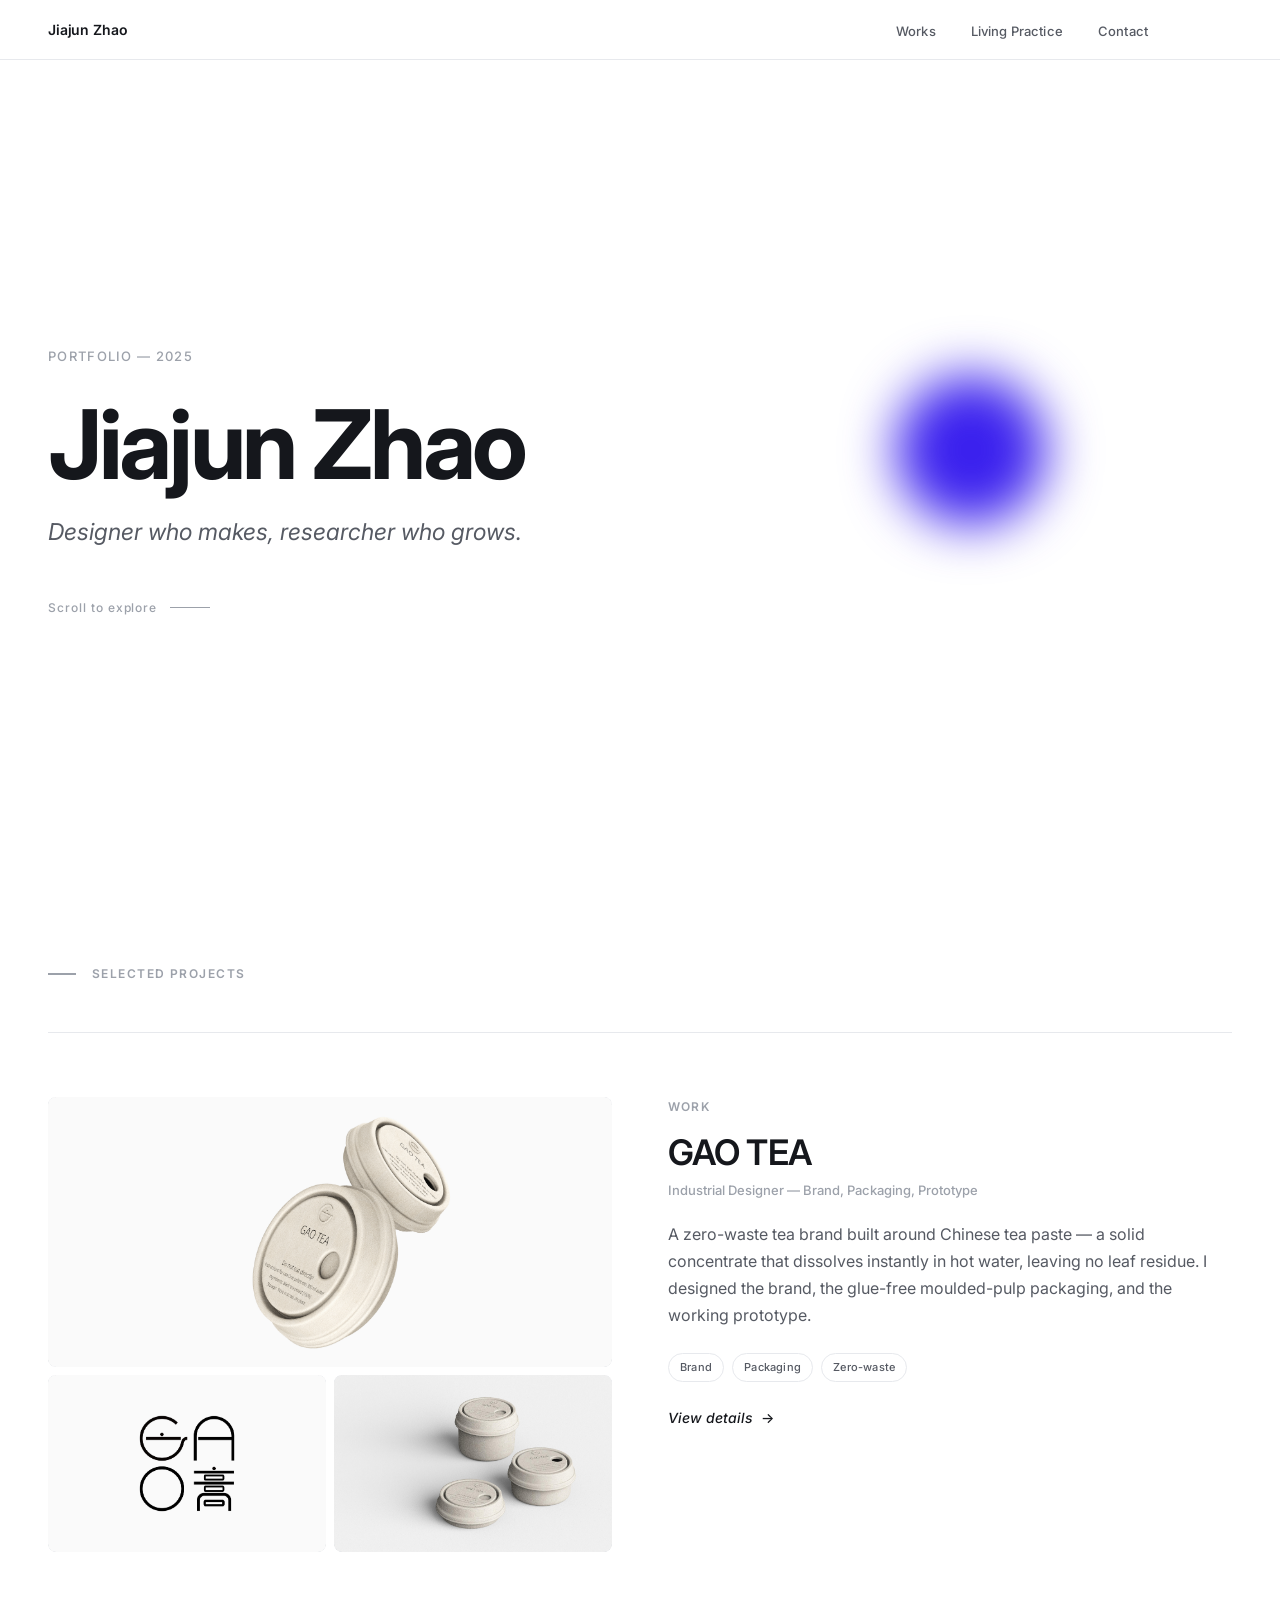
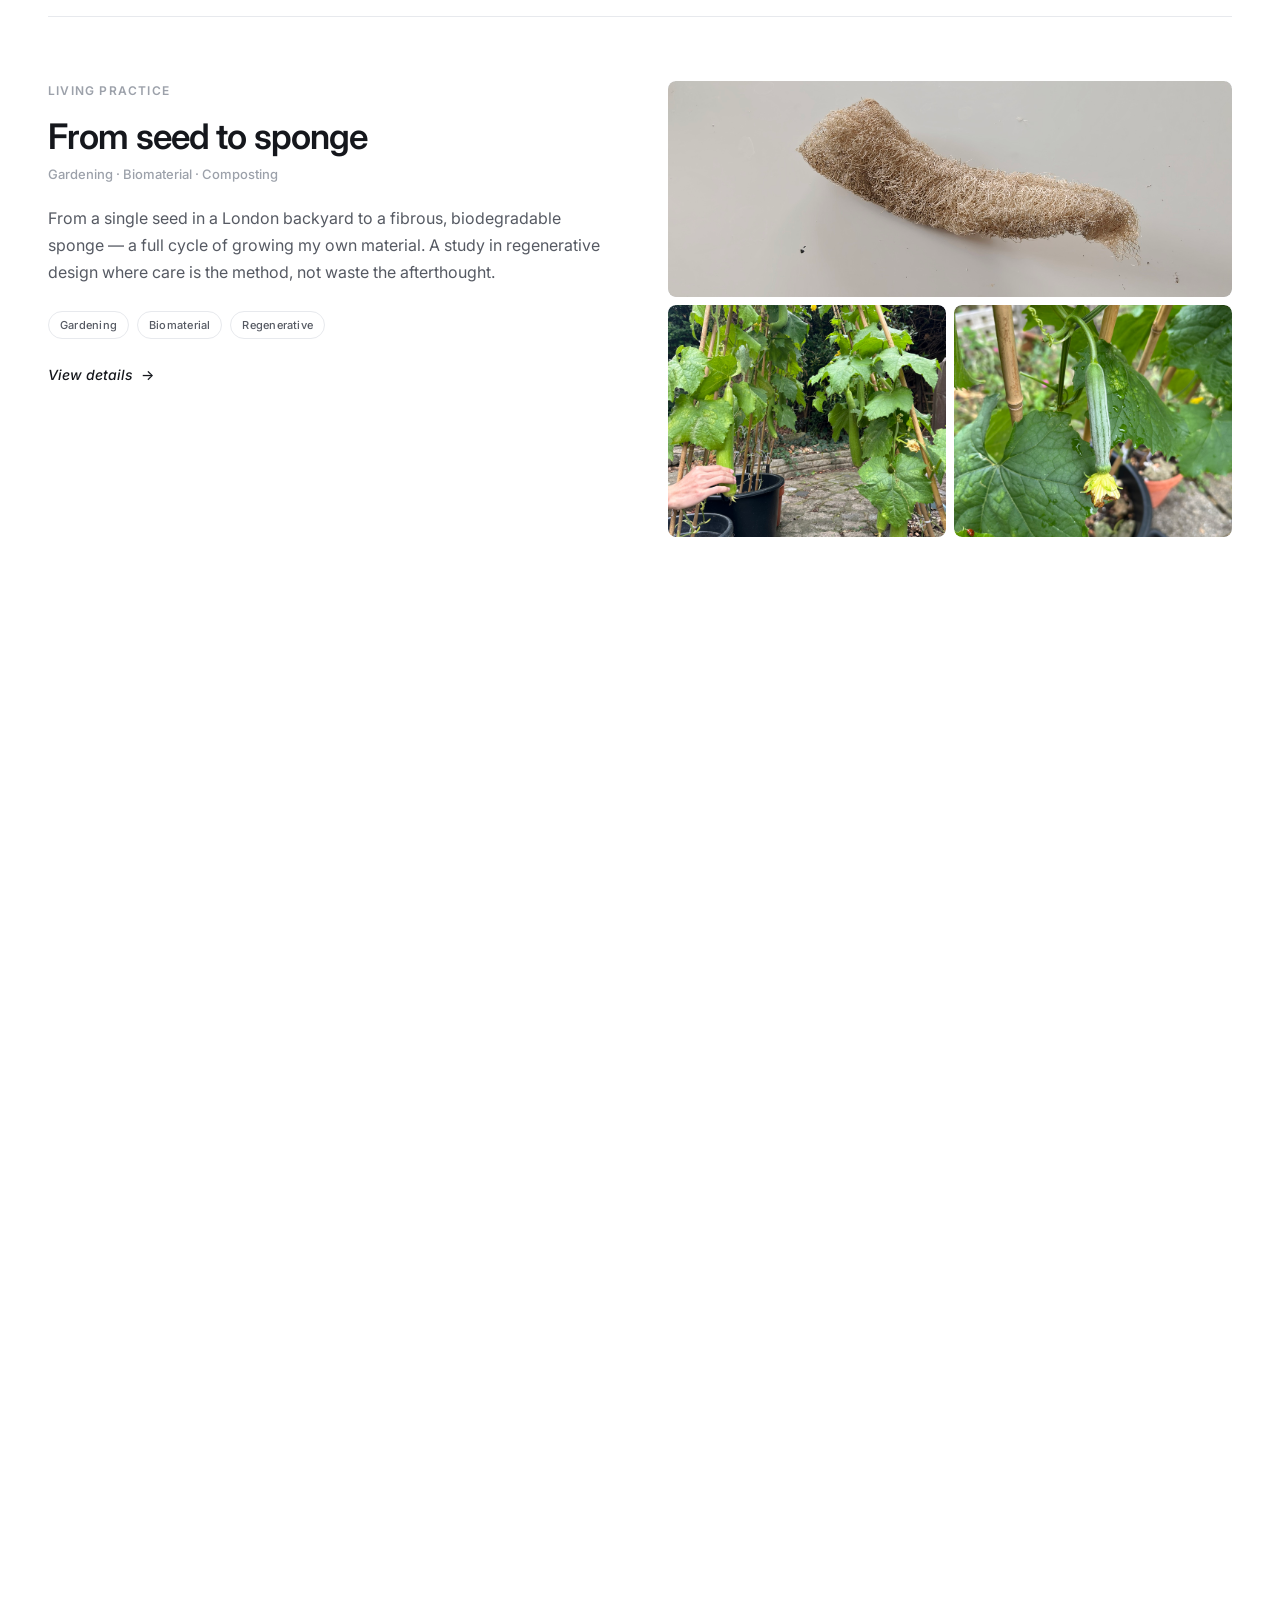
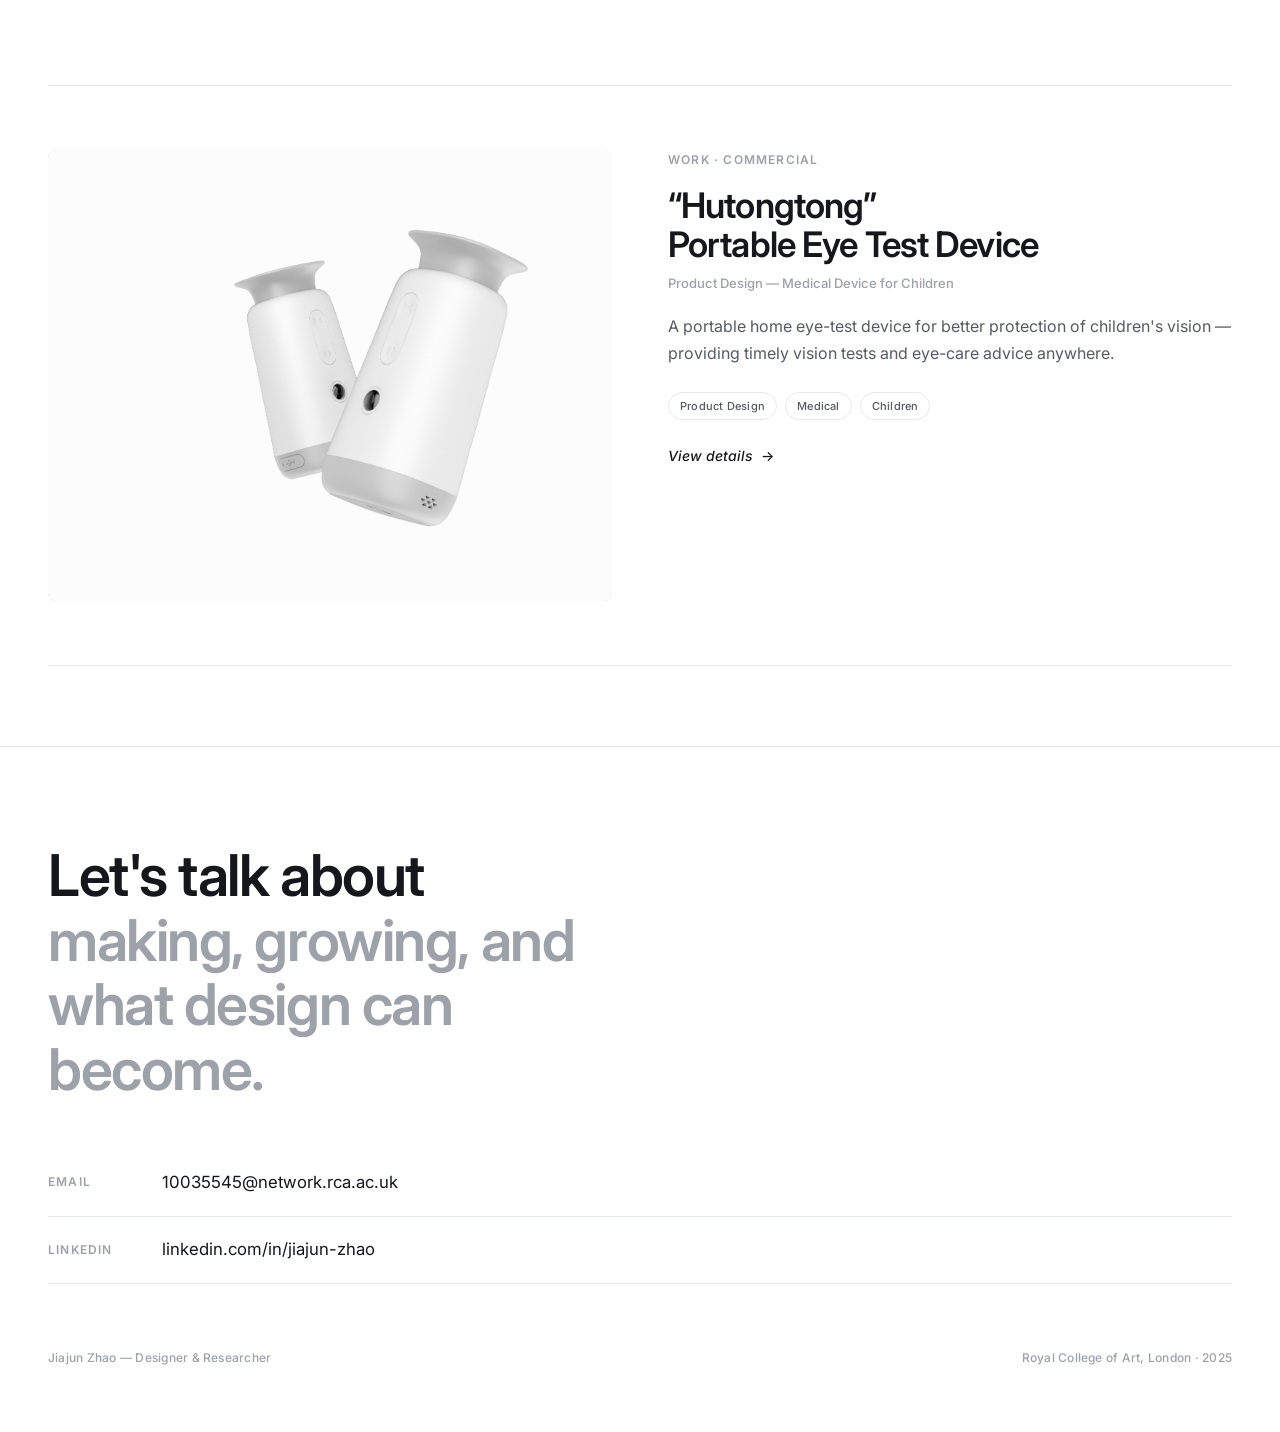
==== commit 46e96174: "Add files via upload" ====
--- a/index.html
+++ b/index.html
@@ -109,8 +109,8 @@
     <a class="contact-link" href="mailto:10035545@network.rca.ac.uk">
       <span class="link-label">Email</span><span class="link-value">10035545@network.rca.ac.uk</span><span class="link-arrow">→</span>
     </a>
-    <a class="contact-link" href="#">
-      <span class="link-label">LinkedIn</span><span class="link-value">linkedin.com/in/jiajunzhao</span><span class="link-arrow">→</span>
+    <a class="contact-link" href="https://www.linkedin.com/in/jiajun-zhao-6b725529a" target="_blank" rel="noopener">
+      <span class="link-label">LinkedIn</span><span class="link-value">linkedin.com/in/jiajun-zhao</span><span class="link-arrow">→</span>
     </a>
   </div>
   <div class="footer-note">
--- a/style.css
+++ b/style.css
@@ -114,7 +114,7 @@
 
 /* single-image homepage thumb filling the whole media area */
 .pc-media.single-thumb { grid-template-columns: 1fr; }
-.pc-media.single-thumb .ph-cell:first-child { grid-column: auto; aspect-ratio: 16 / 9; }
+.pc-media.single-thumb .ph-cell:first-child { grid-column: auto; aspect-ratio: 1.25 / 1; }
 
 /* 2:1 framed figure */
 .figure-2to1 { margin: 0 0 8px; }
@@ -122,13 +122,16 @@
 .figure-2to1 img { border-radius: var(--radius); }
 
 /* split section: text on one side, image on the other */
-.split-section { display: grid; grid-template-columns: 1fr 1fr; gap: 3.5rem; align-items: center; margin: 0 0 3.5rem; }
+.split-section { display: grid; grid-template-columns: 1fr 1fr; gap: 3.5rem; align-items: start; margin: 0 0 3.5rem; }
 .split-section .split-text h3 { font-size: 1.4rem; font-weight: 600; letter-spacing: -0.02em; margin-bottom: 1rem; }
 .split-section .split-text p { font-size: 1.02rem; line-height: 1.8; color: var(--ink-light); margin-bottom: 1.2rem; }
 .split-section .split-media { margin: 0; }
-.split-section .split-media .ph-cell { aspect-ratio: 3 / 4; min-height: 0; }
+.split-section .split-media .ph-cell { aspect-ratio: 5 / 3; min-height: 0; }
 .split-section .split-media img { width: 100%; height: 100%; object-fit: cover; display: block; border-radius: var(--radius); }
 .split-section .split-media figcaption { font-size: 12px; font-weight: 500; color: var(--ink-faint); margin-top: 0.8rem; }
+/* full (uncropped) variant for a split figure */
+.split-section .split-media.split-full .ph-cell { aspect-ratio: auto; min-height: 240px; }
+.split-section .split-media.split-full img { width: 100%; height: auto; object-fit: contain; }
 
 /* vertical image stack with consistent small gaps */
 .img-stack { display: flex; flex-direction: column; gap: 8px; margin: 0 0 3.5rem; }
@@ -213,7 +216,7 @@
 .detail-back:hover { color: var(--ink); }
 .detail-eyebrow { font-size: 12px; font-weight: 600; letter-spacing: 0.12em; text-transform: uppercase; color: var(--ink-faint); margin-bottom: 1.2rem; }
 .detail-title { font-size: clamp(2.5rem, 6vw, 4.5rem); font-weight: 700; line-height: 1.02; letter-spacing: -0.03em; margin-bottom: 1rem; }
-.detail-subtitle { font-size: clamp(1.05rem, 2vw, 1.35rem); font-style: italic; color: var(--ink-light); max-width: 600px; margin-bottom: 2rem; }
+.detail-subtitle { font-size: clamp(1.05rem, 2vw, 1.35rem); font-style: italic; color: var(--ink-light); max-width: 820px; margin-bottom: 2rem; }
 .detail-meta { display: flex; flex-wrap: wrap; gap: 1.4rem 2.5rem; padding-top: 1.5rem; border-top: 1px solid var(--line); }
 .detail-meta .meta-key { display: block; font-size: 10px; font-weight: 600; letter-spacing: 0.1em; text-transform: uppercase; color: var(--ink-faint); margin-bottom: 0.3rem; }
 .detail-meta .meta-val { font-size: 0.95rem; color: var(--ink); }
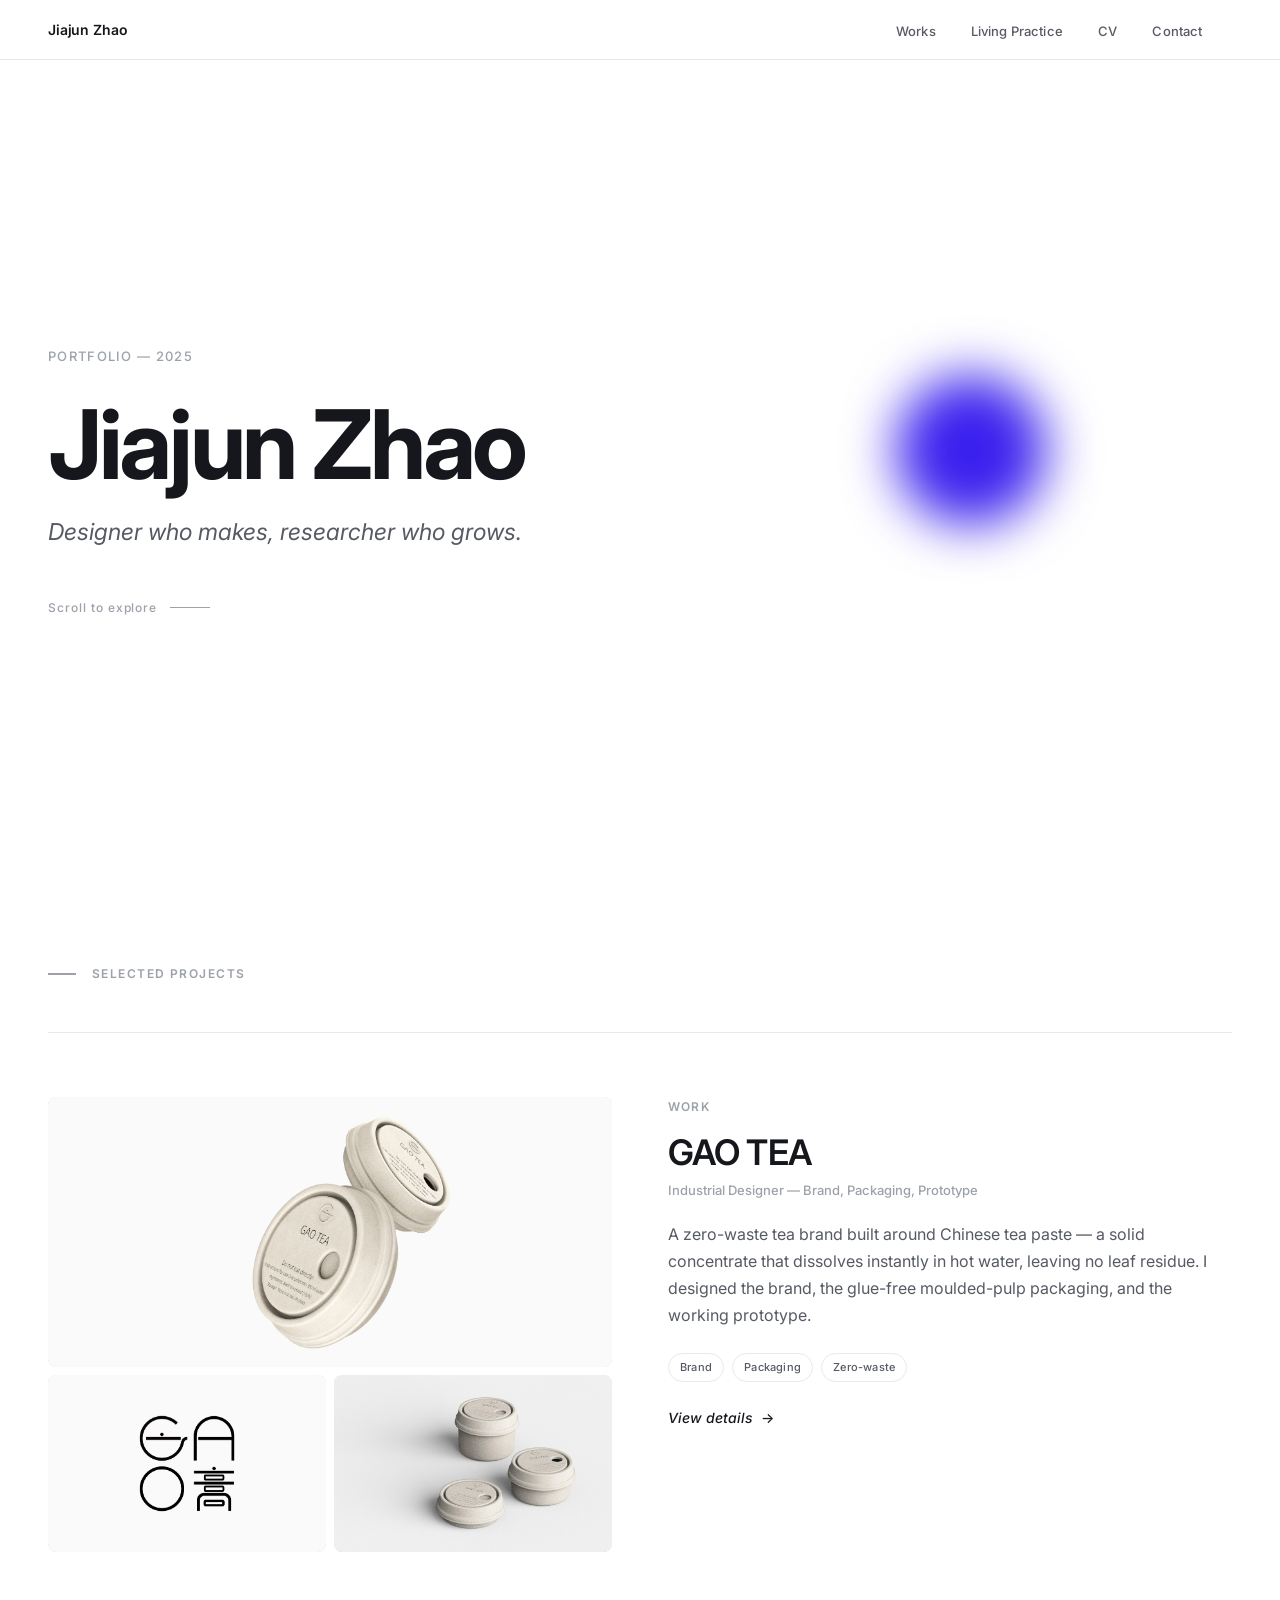
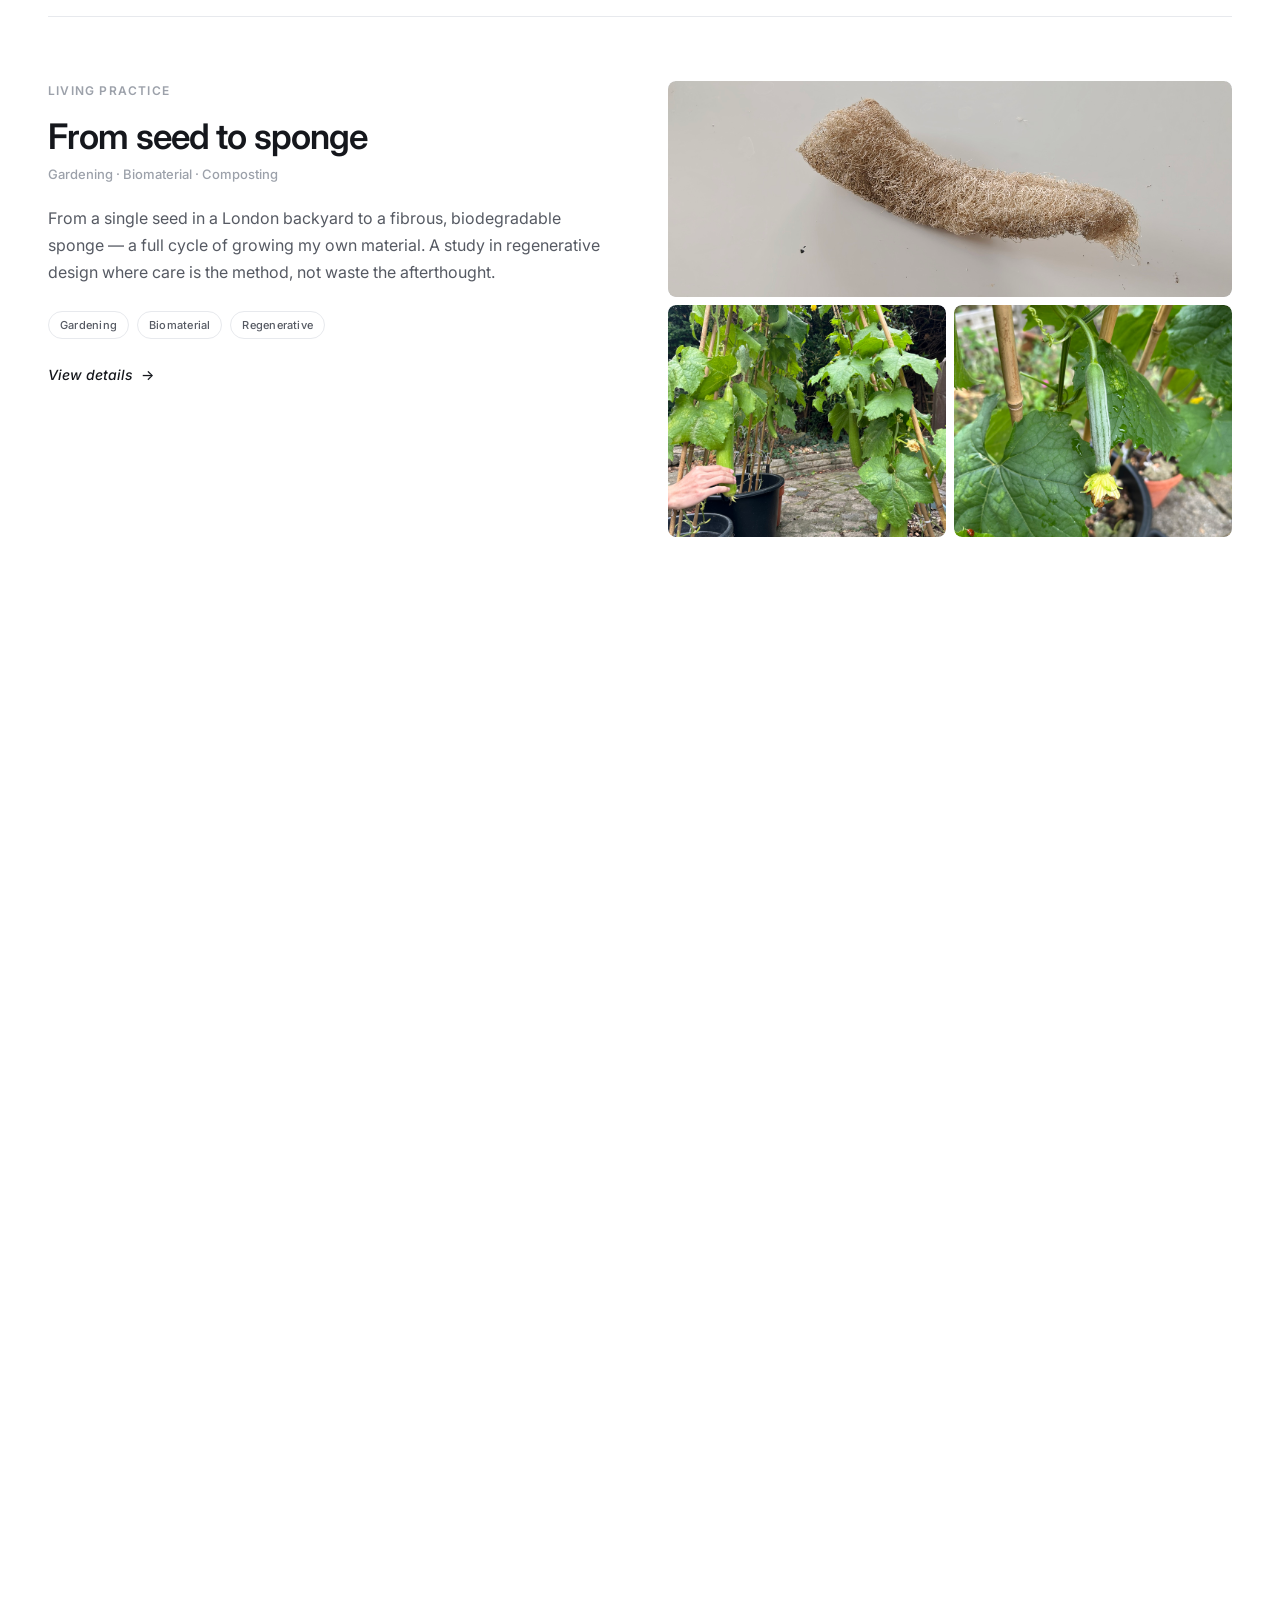
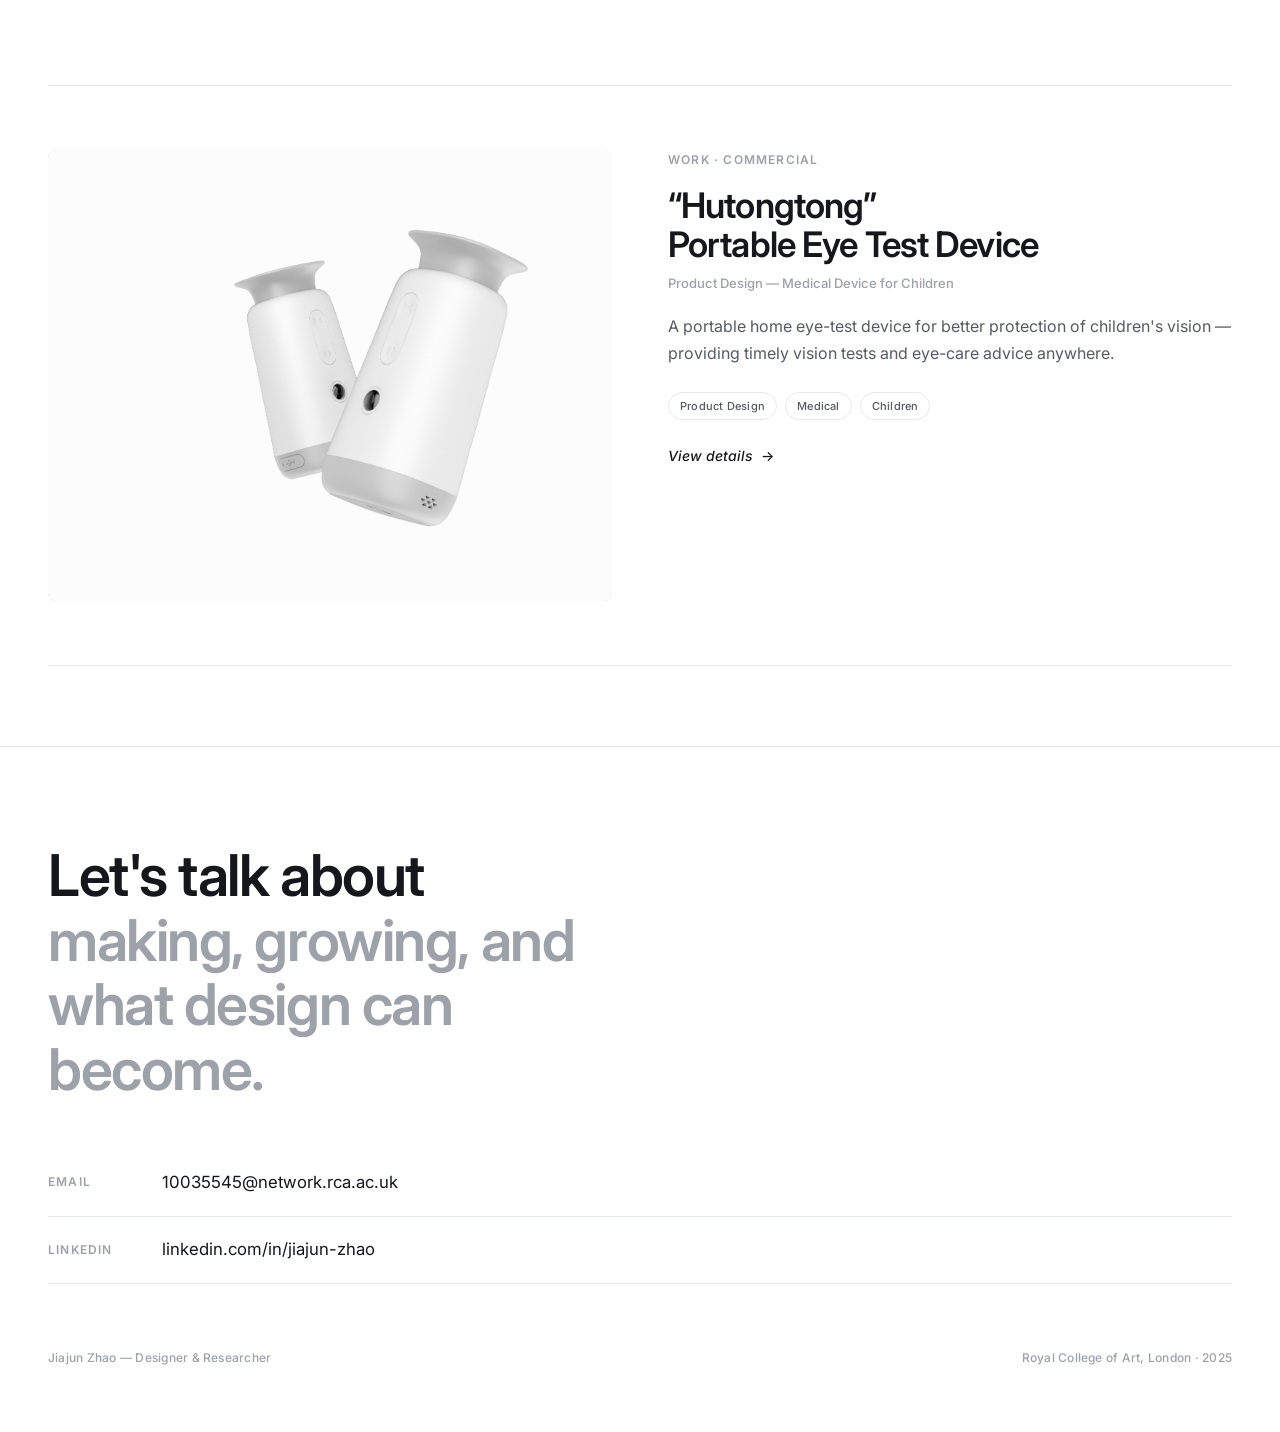
==== commit 69634930: "Add files via upload" ====
--- a/index.html
+++ b/index.html
@@ -15,6 +15,7 @@
   <ul class="nav-links">
     <li><a href="works.html">Works</a></li>
     <li><a href="living-practice.html">Living Practice</a></li>
+    <li><a href="cv.pdf" download>CV</a></li>
     <li><a href="index.html#contact">Contact</a></li>
   </ul>
 </nav>
@@ -66,7 +67,7 @@
     </a>
     <div class="pc-text">
       <p class="pc-eyebrow">Living Practice</p>
-      <h3>When a non-human actor<br>enters the life of an object</h3>
+      <h3>A Fox, a Bag, and a Repair</h3>
       <p class="pc-role">Leatherwork · Repair · More-than-human</p>
       <p class="pc-body">A hand-stitched leather bag, a fox that took it in the night, and a repair that became the most interesting seam. An inquiry into how non-human actors reshape the objects we make.</p>
       <div class="tag-row"><span class="tag">Leatherwork</span><span class="tag">Repair</span><span class="tag">More-than-human</span></div>
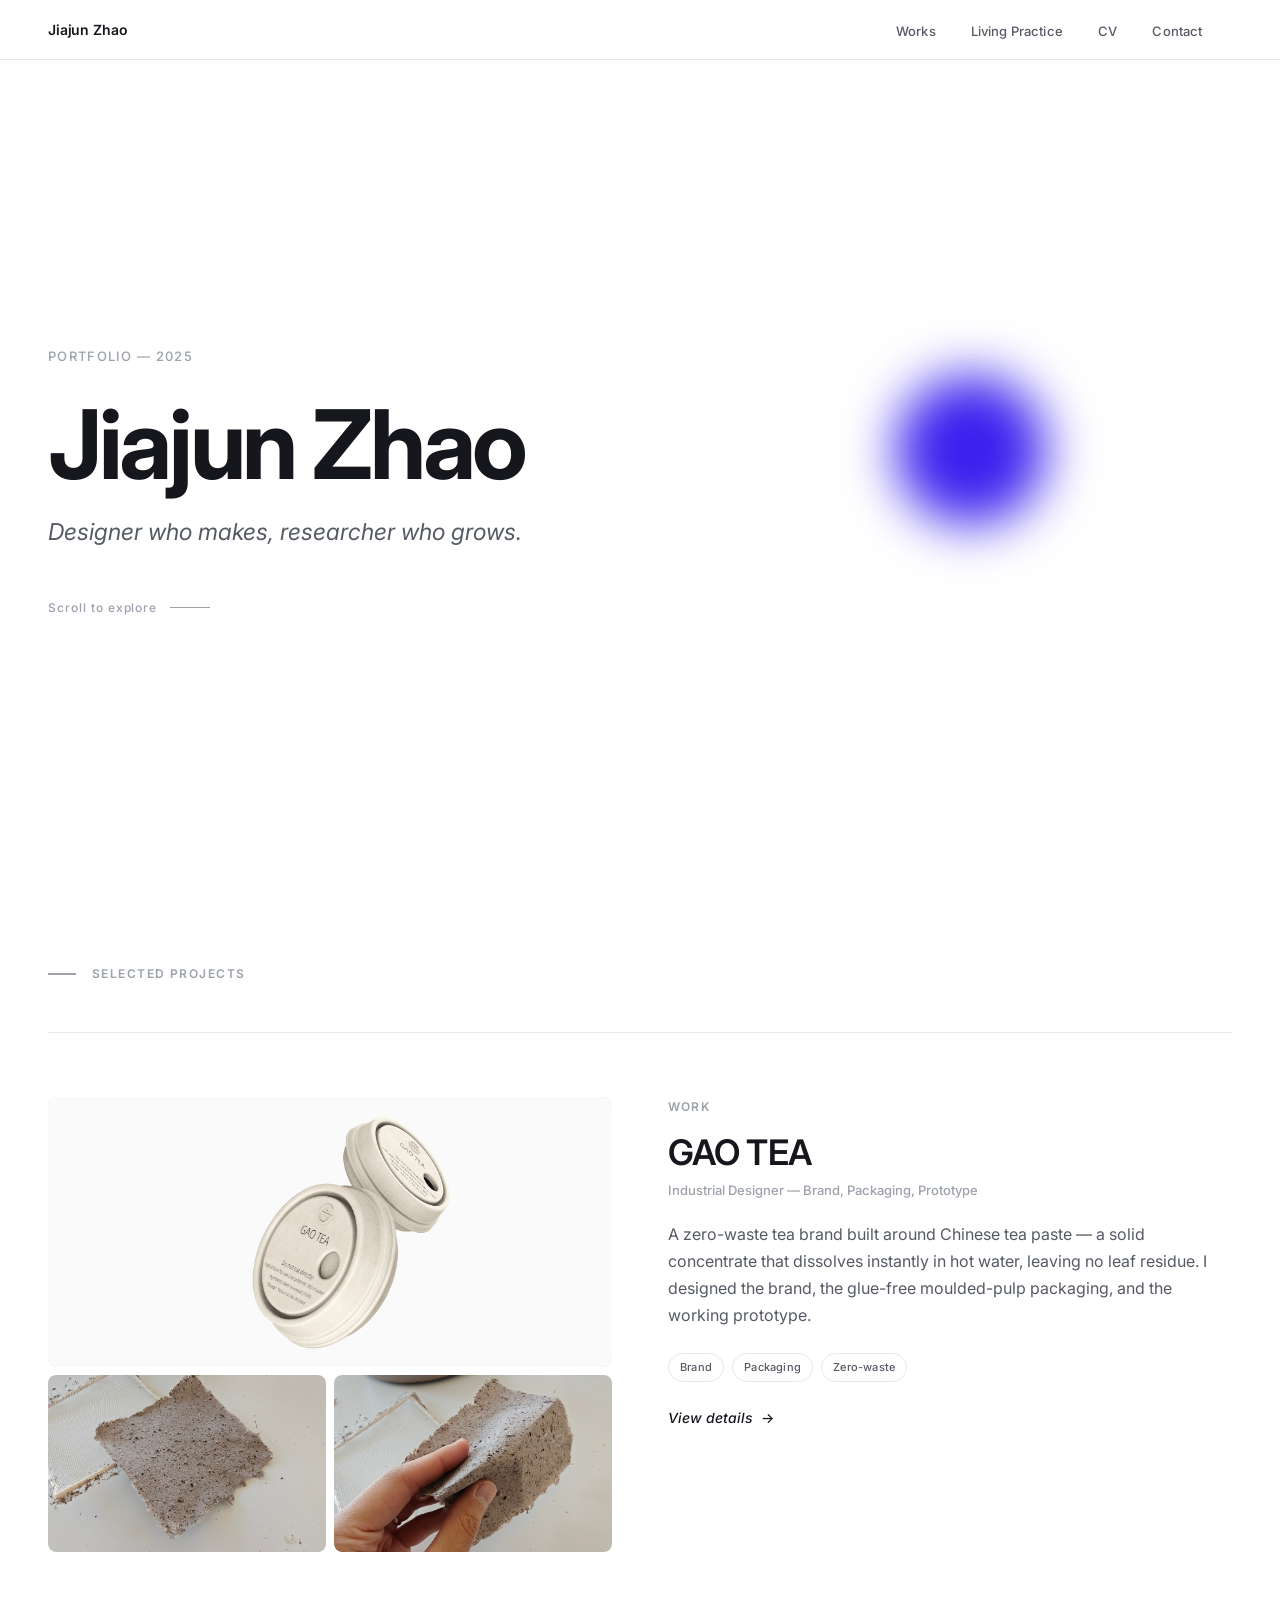
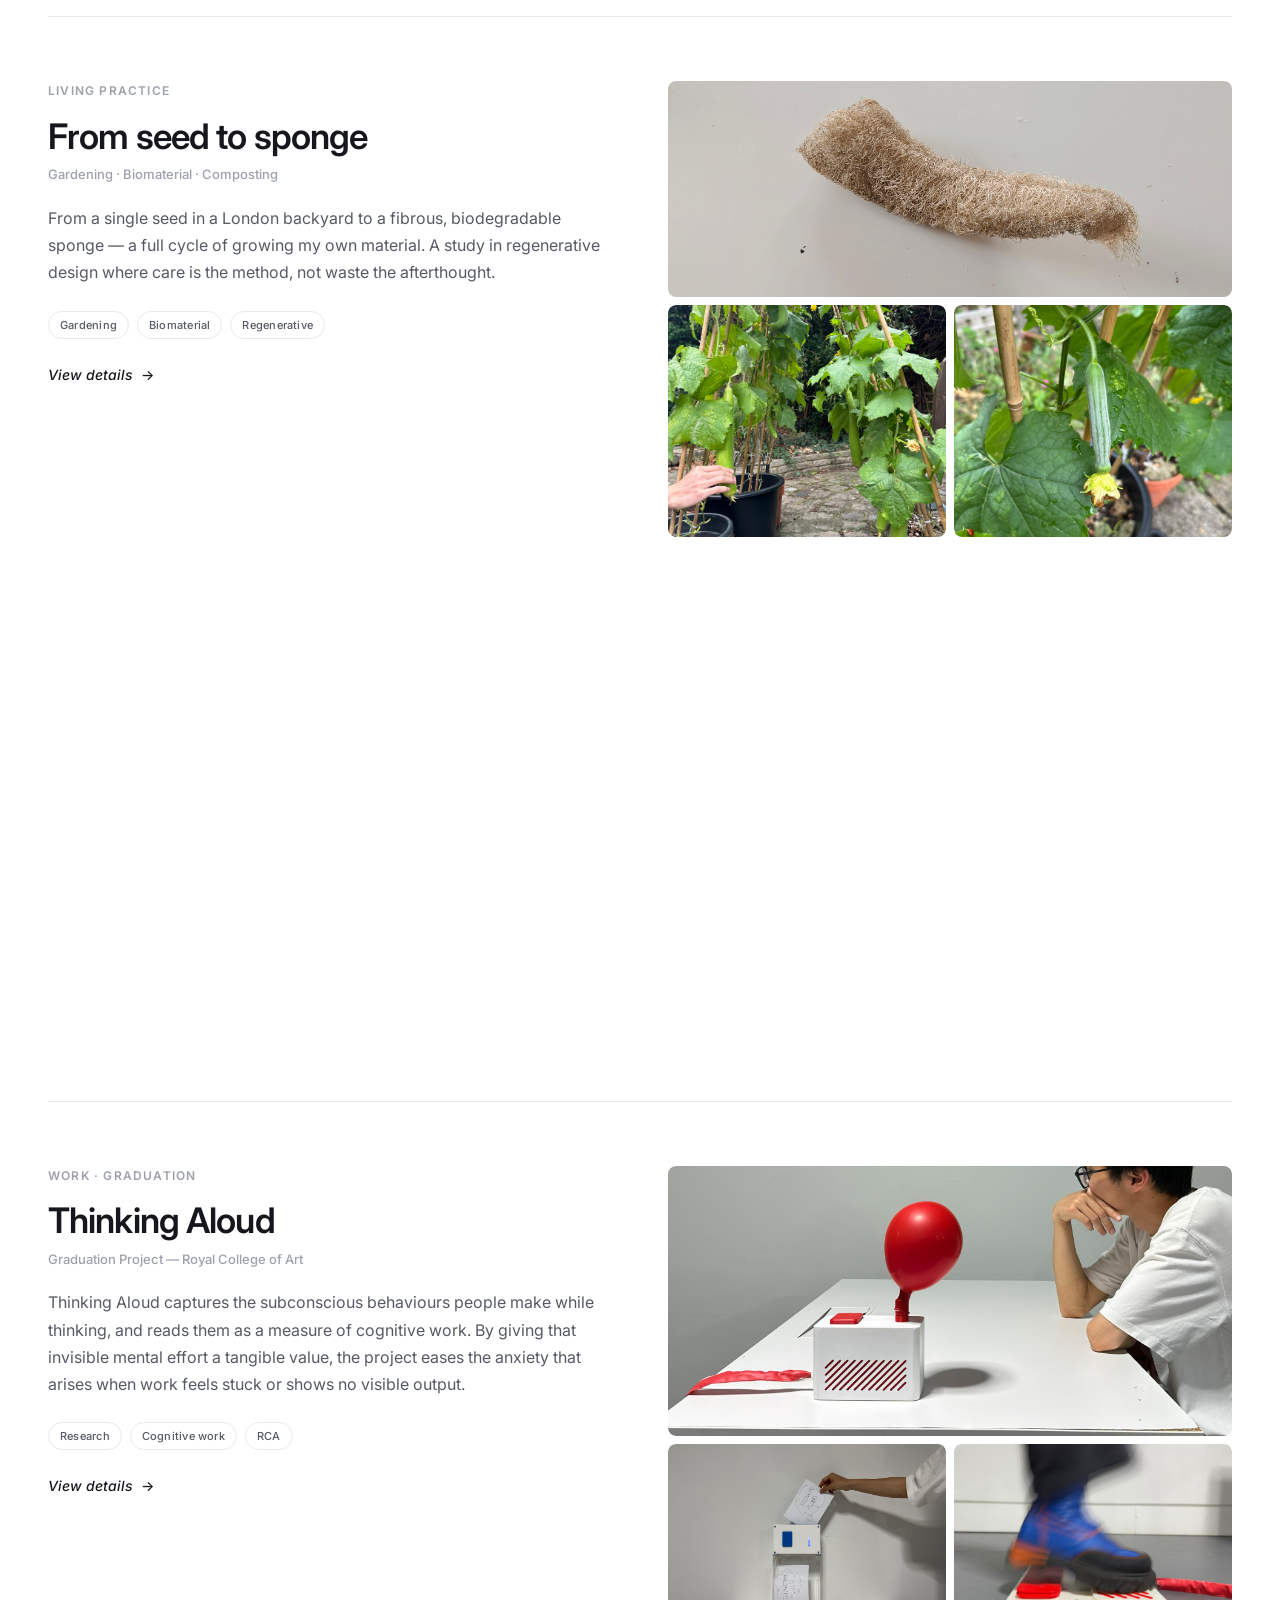
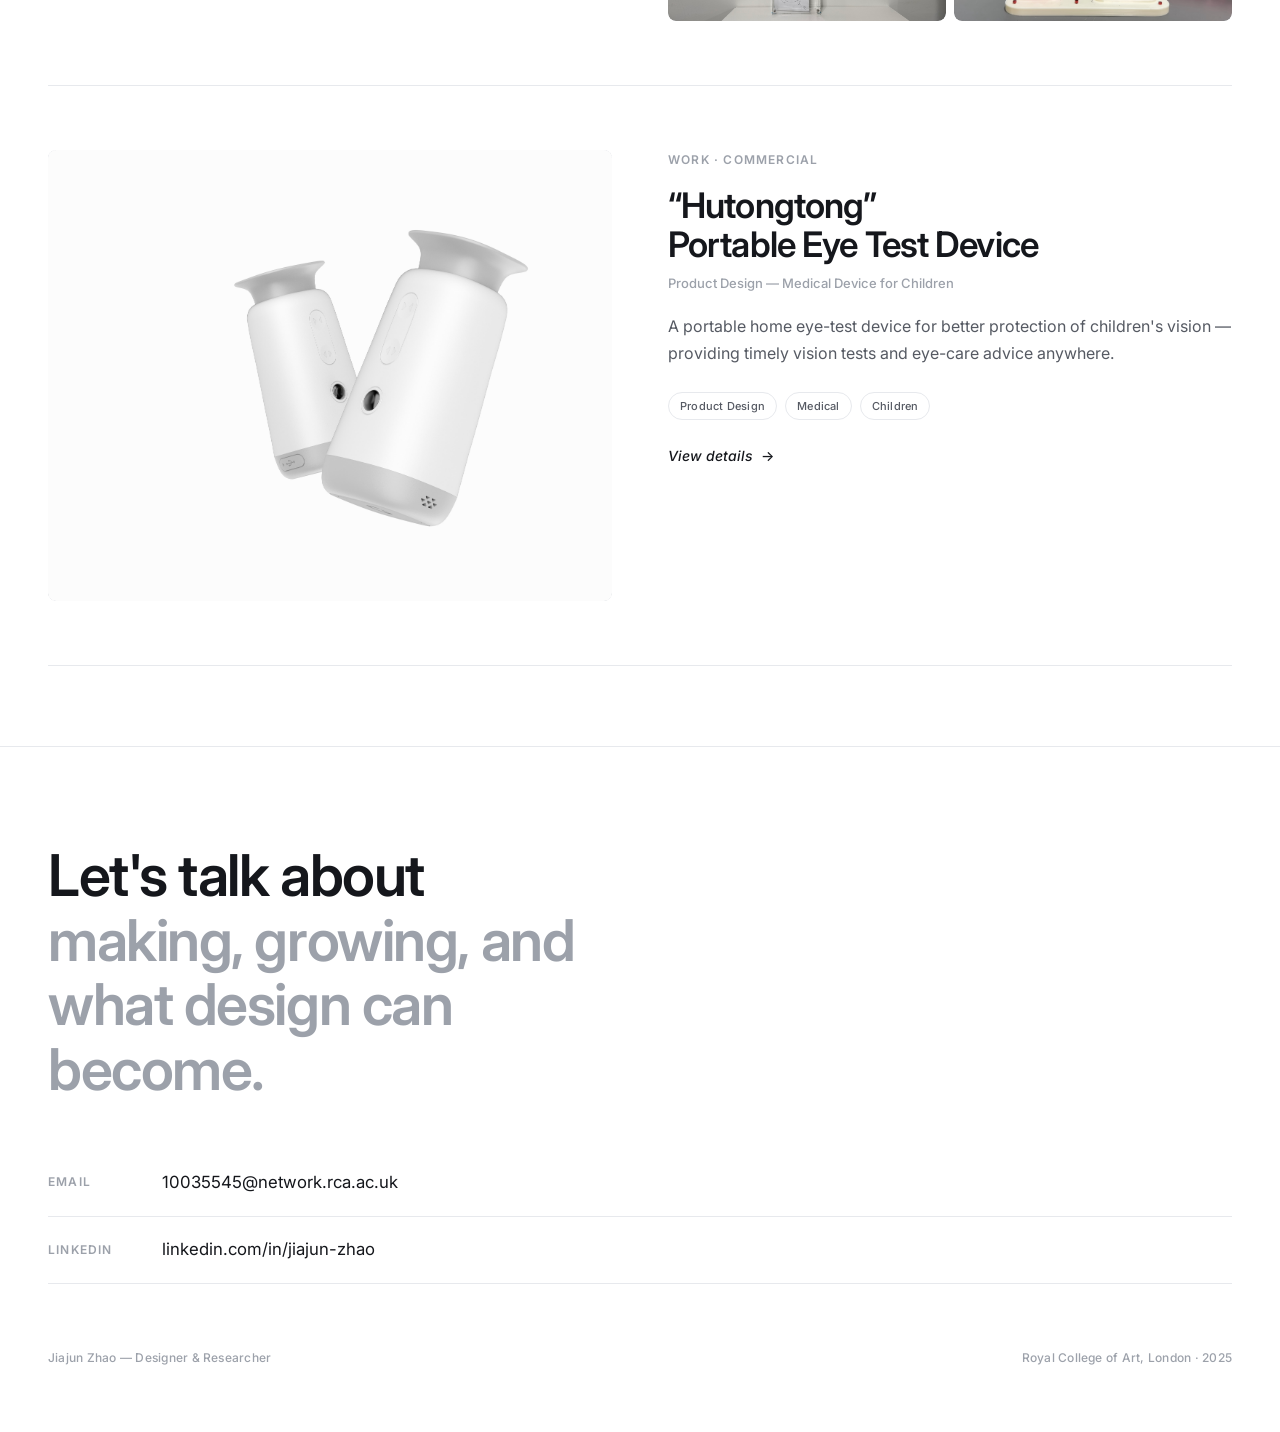
==== commit 25502952: "Add files via upload" ====
--- a/index.html
+++ b/index.html
@@ -15,7 +15,7 @@
   <ul class="nav-links">
     <li><a href="works.html">Works</a></li>
     <li><a href="living-practice.html">Living Practice</a></li>
-    <li><a href="cv.pdf" download>CV</a></li>
+    <li><a href="cv.pdf" target="_blank" rel="noopener">CV</a></li>
     <li><a href="index.html#contact">Contact</a></li>
   </ul>
 </nav>
@@ -33,8 +33,8 @@
   <div class="project-card">
     <a class="pc-media" href="gaotea.html">
       <div class="ph-cell"><span class="ph-label"><span>upload →</span><span class="ph-name">images/gaotea-1.jpg</span></span><img src="images/gaotea-1.jpg" alt="GAO TEA packaging overview" onerror="this.classList.add('img-missing')"></div>
-      <div class="ph-cell"><span class="ph-label"><span>upload →</span><span class="ph-name">images/gaotea-2.jpg</span></span><img src="images/gaotea-2.jpg" alt="GAO TEA detail" onerror="this.classList.add('img-missing')"></div>
-      <div class="ph-cell"><span class="ph-label"><span>upload →</span><span class="ph-name">images/gaotea-3.jpg</span></span><img src="images/gaotea-3.jpg" alt="GAO TEA logo" onerror="this.classList.add('img-missing')"></div>
+      <div class="ph-cell"><span class="ph-label"><span>upload →</span><span class="ph-name">images/gaotea-17.jpg</span></span><img src="images/gaotea-17.jpg" alt="GAO TEA detail" onerror="this.classList.add('img-missing')"></div>
+      <div class="ph-cell"><span class="ph-label"><span>upload →</span><span class="ph-name">images/gaotea-18.jpg</span></span><img src="images/gaotea-18.jpg" alt="GAO TEA logo" onerror="this.classList.add('img-missing')"></div>
     </a>
     <div class="pc-text">
       <p class="pc-eyebrow">Work</p>
